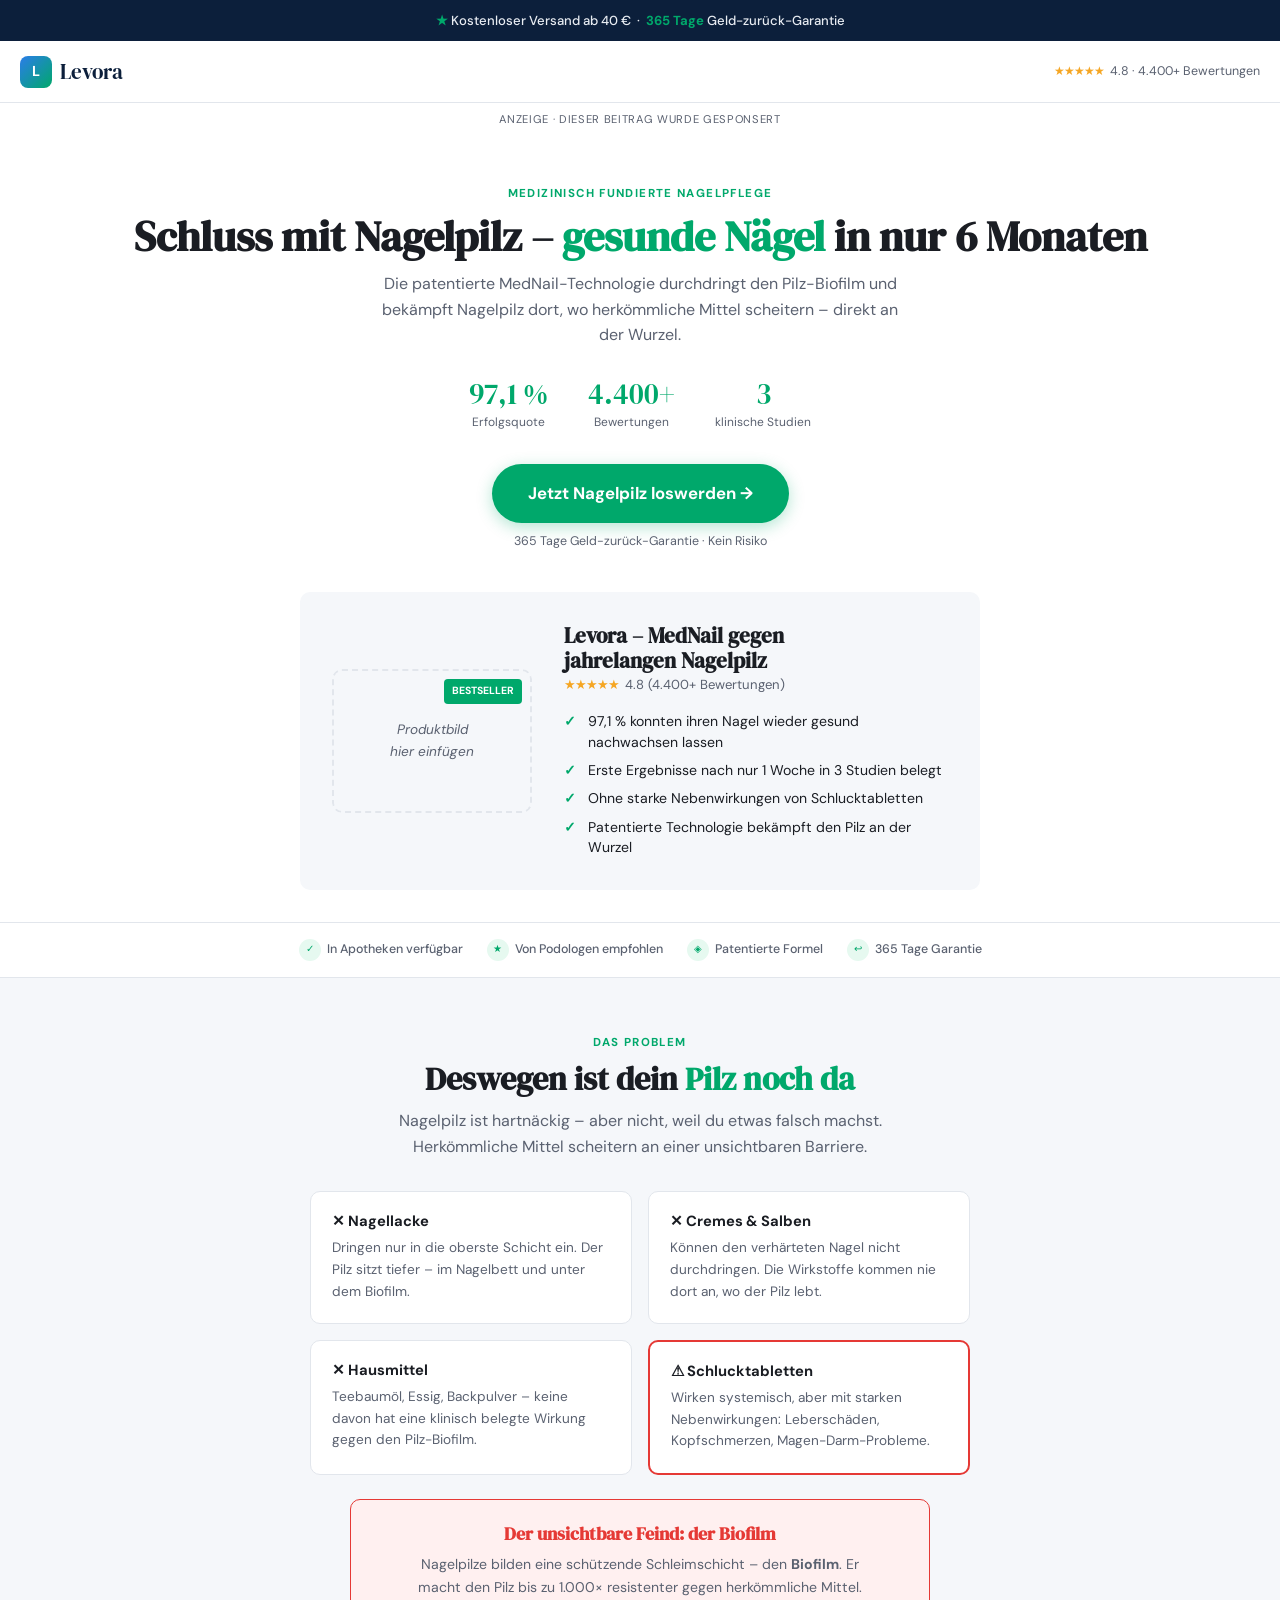
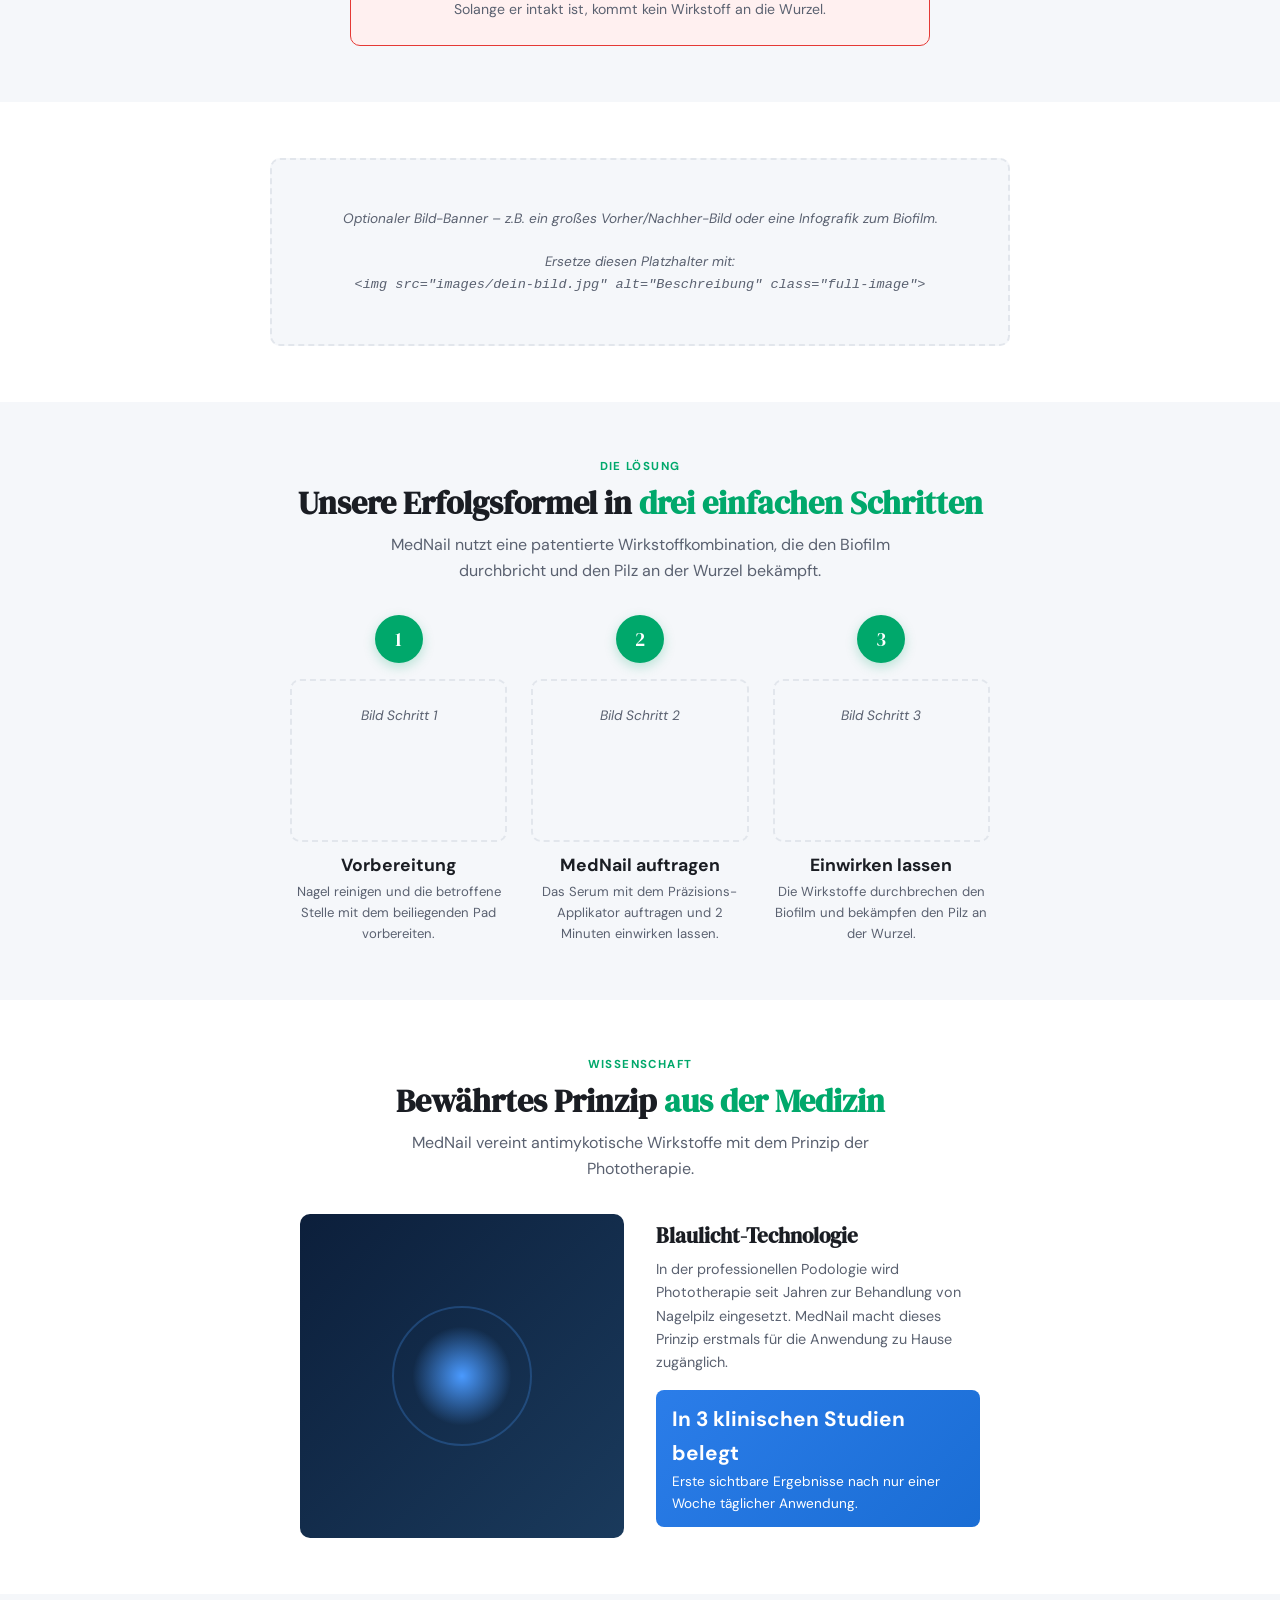
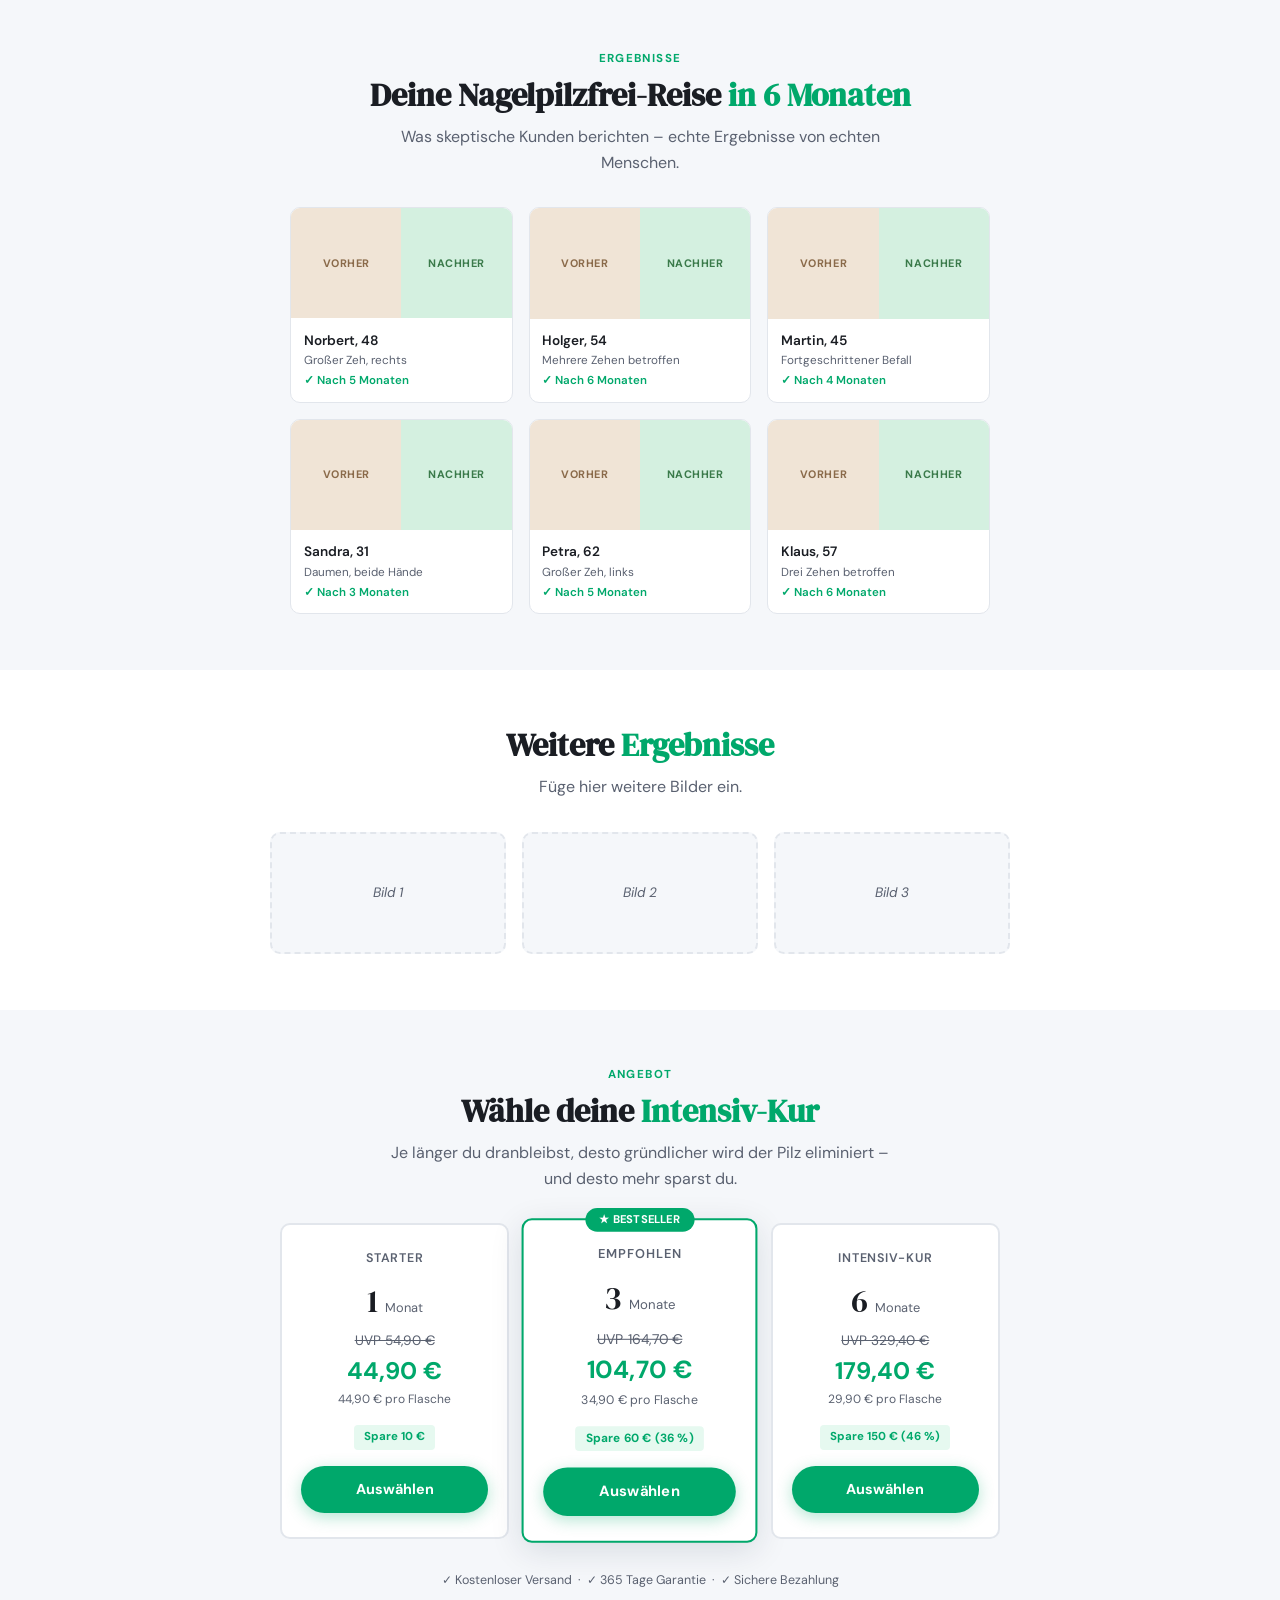
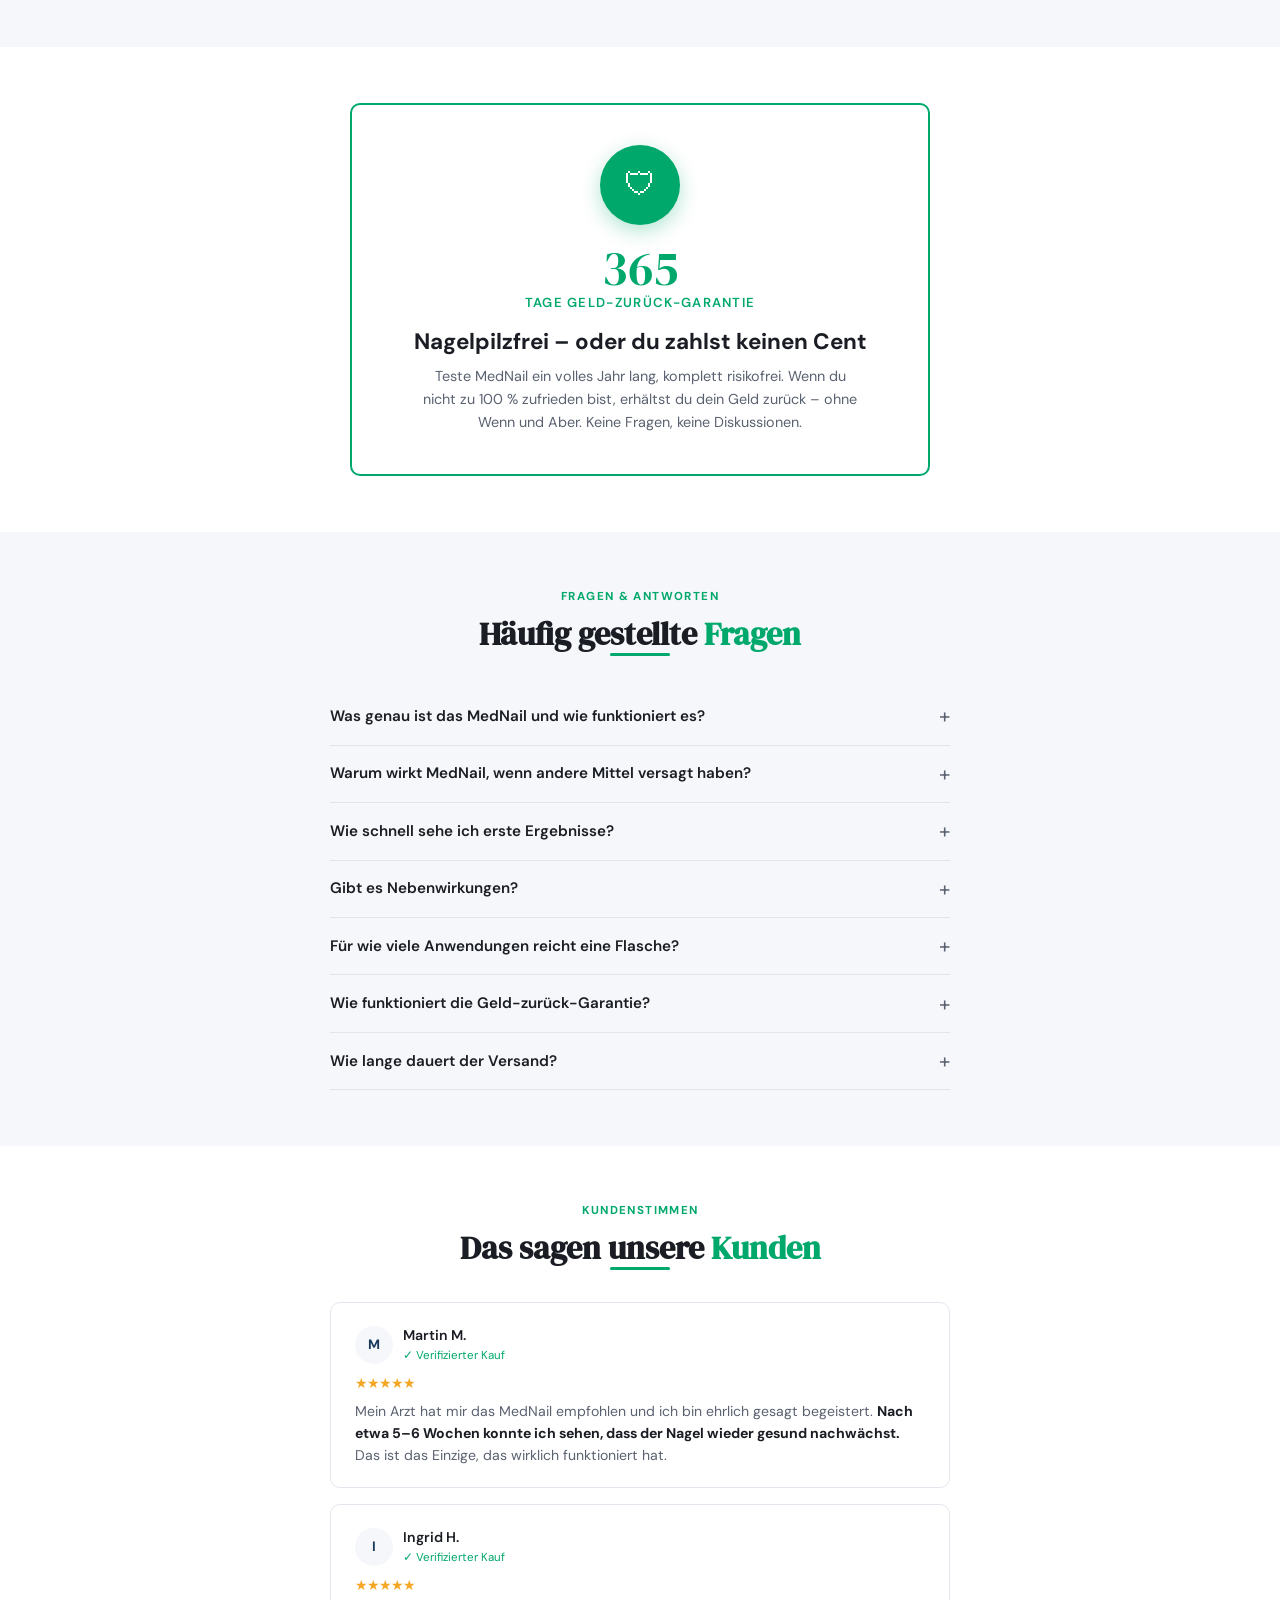
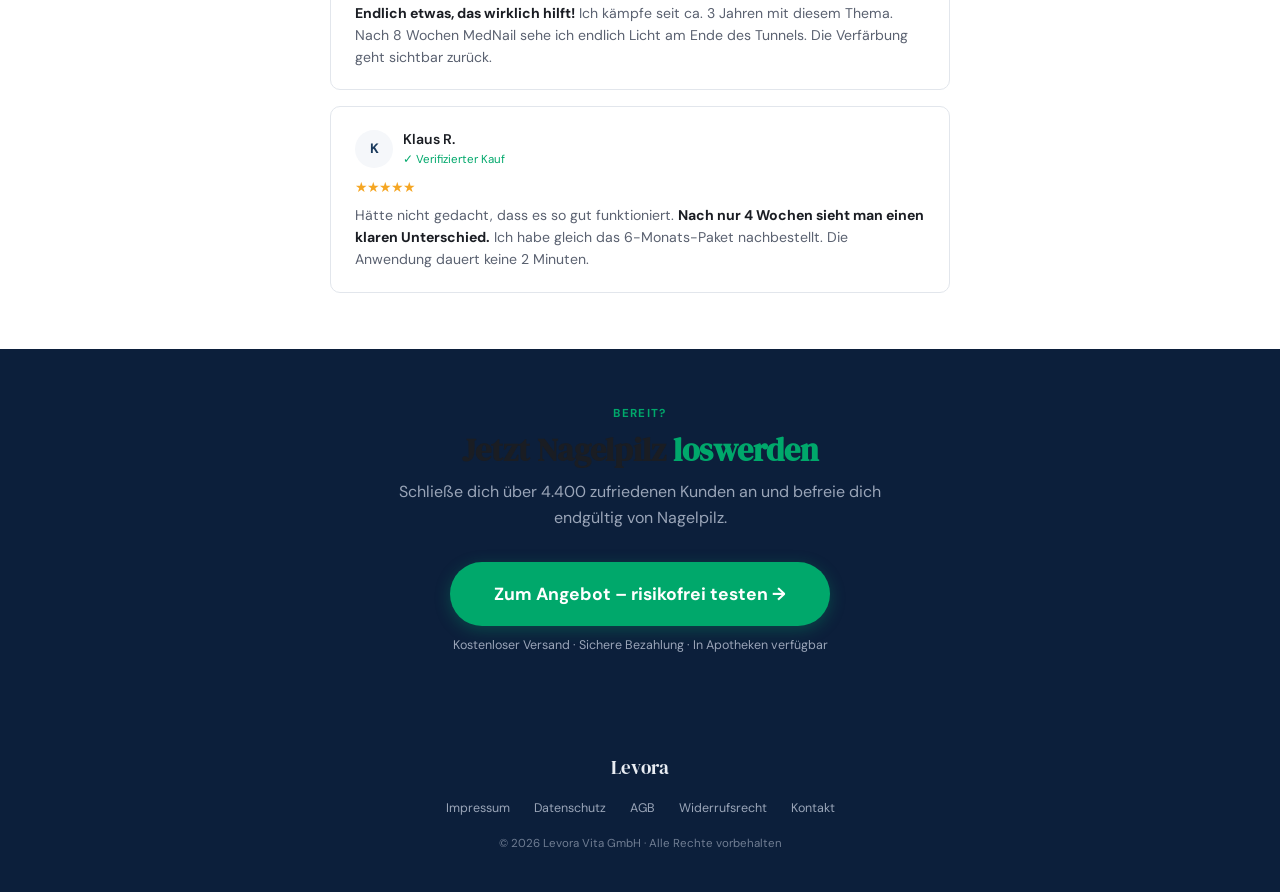
==== landing-page/index.html @ 3b6ff8e0 "feat: MedNail Landing Page – editierbare Direct-Response-Seite Neue Landing Page für das MedNail-Pro" ====
<!DOCTYPE html>
<html lang="de">
<head>
  <meta charset="UTF-8">
  <meta name="viewport" content="width=device-width, initial-scale=1.0">
  <title>Levora MedNail – Schluss mit Nagelpilz</title>

  <!-- Schriften (Google Fonts) -->
  <link rel="stylesheet" href="https://fonts.googleapis.com/css2?family=DM+Serif+Display:ital@0;1&family=DM+Sans:ital,opsz,wght@0,9..40,400;0,9..40,500;0,9..40,600;0,9..40,700;1,9..40,400&display=swap">

  <!-- Styles -->
  <link rel="stylesheet" href="style.css">
</head>
<body>


<!-- ══════════════════════════════════════════════════════════════════════
     SECTION: Top Bar
     Schmaler Banner ganz oben. Text hier ändern.
     ══════════════════════════════════════════════════════════════════════ -->
<div class="topbar">
  <span class="accent">★</span> Kostenloser Versand ab 40 € &nbsp;·&nbsp; <span class="accent">365 Tage</span> Geld-zurück-Garantie
</div>


<!-- ══════════════════════════════════════════════════════════════════════
     SECTION: Navigation
     Logo + Bewertungs-Anzeige. Logo-Text und Bewertungszahl ändern.
     ══════════════════════════════════════════════════════════════════════ -->
<nav class="nav">
  <a class="logo" href="#">
    <div class="logo-icon">L</div>
    Levora
  </a>
  <div class="nav-trust">
    <span class="stars">★★★★★</span>
    4.8 · 4.400+ Bewertungen
  </div>
</nav>


<!-- Anzeige-Kennzeichnung (rechtlich erforderlich bei Advertorials) -->
<div style="text-align:center; padding:8px; font-size:0.7rem; color:#5A6170; letter-spacing:0.06em; text-transform:uppercase;">
  Anzeige · Dieser Beitrag wurde gesponsert
</div>


<!-- ══════════════════════════════════════════════════════════════════════
     SECTION: Hero
     Hauptüberschrift + Kennzahlen + CTA Button.
     ══════════════════════════════════════════════════════════════════════ -->
<section class="hero">
  <div class="eyebrow">Medizinisch fundierte Nagelpflege</div>

  <h1>Schluss mit Nagelpilz – <em class="accent">gesunde Nägel</em> in nur 6 Monaten</h1>

  <p class="subtitle">
    Die patentierte MedNail-Technologie durchdringt den Pilz-Biofilm und bekämpft Nagelpilz dort, wo herkömmliche Mittel scheitern – direkt an der Wurzel.
  </p>

  <!-- Kennzahlen -->
  <div class="hero-stats">
    <div class="text-center">
      <div class="stat-num">97,1 %</div>
      <div class="stat-label">Erfolgsquote</div>
    </div>
    <div class="text-center">
      <div class="stat-num">4.400+</div>
      <div class="stat-label">Bewertungen</div>
    </div>
    <div class="text-center">
      <div class="stat-num">3</div>
      <div class="stat-label">klinische Studien</div>
    </div>
  </div>

  <!-- CTA Button -->
  <div class="text-center">
    <a href="#angebot" class="btn">Jetzt Nagelpilz loswerden →</a>
    <p class="cta-note">365 Tage Geld-zurück-Garantie · Kein Risiko</p>
  </div>
</section>


<!-- ══════════════════════════════════════════════════════════════════════
     SECTION: Produkt-Karte
     Produktbild + Bullet Points.
     → Ersetze den img-placeholder mit einem echten <img>
     ══════════════════════════════════════════════════════════════════════ -->
<div class="wrap">
  <div class="product-card">

    <div class="product-img">
      <!-- BILD HIER EINFÜGEN: Ersetze den Platzhalter mit:
           <img src="images/produkt.jpg" alt="MedNail Serum"> -->
      <div class="img-placeholder">
        Produktbild<br>hier einfügen
      </div>
      <span class="product-badge">Bestseller</span>
    </div>

    <div>
      <h2 style="font-size:1.3rem;">Levora – MedNail gegen jahrelangen Nagelpilz</h2>
      <div style="display:flex; align-items:center; gap:6px; font-size:0.82rem; color:#5A6170; margin-bottom:1rem;">
        <span class="stars">★★★★★</span> 4.8 (4.400+ Bewertungen)
      </div>
      <ul class="benefits-list">
        <li>97,1 % konnten ihren Nagel wieder gesund nachwachsen lassen</li>
        <li>Erste Ergebnisse nach nur 1 Woche in 3 Studien belegt</li>
        <li>Ohne starke Nebenwirkungen von Schlucktabletten</li>
        <li>Patentierte Technologie bekämpft den Pilz an der Wurzel</li>
      </ul>
    </div>

  </div>
</div>


<!-- ══════════════════════════════════════════════════════════════════════
     SECTION: Trust Bar
     Vertrauens-Signale. Icons + Text ändern.
     ══════════════════════════════════════════════════════════════════════ -->
<div class="trust-bar">
  <div class="trust-item"><div class="trust-icon">✓</div> In Apotheken verfügbar</div>
  <div class="trust-item"><div class="trust-icon">★</div> Von Podologen empfohlen</div>
  <div class="trust-item"><div class="trust-icon">◈</div> Patentierte Formel</div>
  <div class="trust-item"><div class="trust-icon">↩</div> 365 Tage Garantie</div>
</div>


<!-- ══════════════════════════════════════════════════════════════════════
     SECTION: Problem / Agitation
     Warum herkömmliche Mittel scheitern + Biofilm-Erklärung.
     ══════════════════════════════════════════════════════════════════════ -->
<section class="section alt">
  <div class="wrap">
    <div class="text-center">
      <div class="eyebrow">Das Problem</div>
      <h2>Deswegen ist dein <em class="accent">Pilz noch da</em></h2>
      <p class="subtitle">Nagelpilz ist hartnäckig – aber nicht, weil du etwas falsch machst. Herkömmliche Mittel scheitern an einer unsichtbaren Barriere.</p>
    </div>

    <div class="problem-grid">
      <div class="problem-card">
        <h3>✕ Nagellacke</h3>
        <p>Dringen nur in die oberste Schicht ein. Der Pilz sitzt tiefer – im Nagelbett und unter dem Biofilm.</p>
      </div>
      <div class="problem-card">
        <h3>✕ Cremes &amp; Salben</h3>
        <p>Können den verhärteten Nagel nicht durchdringen. Die Wirkstoffe kommen nie dort an, wo der Pilz lebt.</p>
      </div>
      <div class="problem-card">
        <h3>✕ Hausmittel</h3>
        <p>Teebaumöl, Essig, Backpulver – keine davon hat eine klinisch belegte Wirkung gegen den Pilz-Biofilm.</p>
      </div>
      <div class="problem-card warning">
        <h3>⚠ Schlucktabletten</h3>
        <p>Wirken systemisch, aber mit starken Nebenwirkungen: Leberschäden, Kopfschmerzen, Magen-Darm-Probleme.</p>
      </div>
    </div>

    <!-- Biofilm-Erklärung -->
    <div class="callout-box">
      <h3>Der unsichtbare Feind: der Biofilm</h3>
      <p>Nagelpilze bilden eine schützende Schleimschicht – den <strong>Biofilm</strong>. Er macht den Pilz bis zu 1.000× resistenter gegen herkömmliche Mittel. Solange er intakt ist, kommt kein Wirkstoff an die Wurzel.</p>
    </div>
  </div>
</section>


<!-- ══════════════════════════════════════════════════════════════════════
     SECTION: Bild-Section (optional)

     ANLEITUNG: Ersetze den img-placeholder mit deinem Bild:
     <img src="images/dein-bild.jpg" alt="Beschreibung" class="full-image">

     Oder lösche diese Section, wenn du sie nicht brauchst.
     ══════════════════════════════════════════════════════════════════════ -->
<section class="section">
  <div class="wrap">
    <div class="img-placeholder">
      Optionaler Bild-Banner – z.B. ein großes Vorher/Nachher-Bild oder eine Infografik zum Biofilm.<br><br>
      Ersetze diesen Platzhalter mit:<br>
      <code>&lt;img src="images/dein-bild.jpg" alt="Beschreibung" class="full-image"&gt;</code>
    </div>
  </div>
</section>


<!-- ══════════════════════════════════════════════════════════════════════
     SECTION: 3 Schritte (Mechanism)
     Die Erfolgsformel. Bilder + Text pro Schritt.
     → Ersetze die img-placeholders mit echten Bildern
     ══════════════════════════════════════════════════════════════════════ -->
<section class="section alt">
  <div class="wrap">
    <div class="text-center">
      <div class="eyebrow">Die Lösung</div>
      <h2>Unsere Erfolgsformel in <em class="accent">drei einfachen Schritten</em></h2>
      <p class="subtitle">MedNail nutzt eine patentierte Wirkstoffkombination, die den Biofilm durchbricht und den Pilz an der Wurzel bekämpft.</p>
    </div>

    <div class="steps-row">
      <!-- Schritt 1 -->
      <div class="step">
        <div class="step-num">1</div>
        <!-- BILD: Ersetze mit <img src="images/schritt-1.jpg" alt="Vorbereitung" class="step-img"> -->
        <div class="img-placeholder">Bild Schritt 1</div>
        <h3>Vorbereitung</h3>
        <p>Nagel reinigen und die betroffene Stelle mit dem beiliegenden Pad vorbereiten.</p>
      </div>

      <!-- Schritt 2 -->
      <div class="step">
        <div class="step-num">2</div>
        <!-- BILD: Ersetze mit <img src="images/schritt-2.jpg" alt="Auftragen" class="step-img"> -->
        <div class="img-placeholder">Bild Schritt 2</div>
        <h3>MedNail auftragen</h3>
        <p>Das Serum mit dem Präzisions-Applikator auftragen und 2 Minuten einwirken lassen.</p>
      </div>

      <!-- Schritt 3 -->
      <div class="step">
        <div class="step-num">3</div>
        <!-- BILD: Ersetze mit <img src="images/schritt-3.jpg" alt="Einwirken" class="step-img"> -->
        <div class="img-placeholder">Bild Schritt 3</div>
        <h3>Einwirken lassen</h3>
        <p>Die Wirkstoffe durchbrechen den Biofilm und bekämpfen den Pilz an der Wurzel.</p>
      </div>
    </div>
  </div>
</section>


<!-- ══════════════════════════════════════════════════════════════════════
     SECTION: Phototherapie / Wissenschaft
     Blaulicht-Technologie Erklärung.
     → Linke Seite: Animation oder Bild ersetzen
     ══════════════════════════════════════════════════════════════════════ -->
<section class="section">
  <div class="wrap">
    <div class="text-center">
      <div class="eyebrow">Wissenschaft</div>
      <h2>Bewährtes Prinzip <em class="accent">aus der Medizin</em></h2>
      <p class="subtitle">MedNail vereint antimykotische Wirkstoffe mit dem Prinzip der Phototherapie.</p>
    </div>

    <div class="two-col">
      <!-- Links: Blaulicht-Animation (oder ersetze mit einem Bild) -->
      <div class="blue-glow-box">
        <div class="glow-ring"></div>
        <div class="glow"></div>
        <!-- Oder ersetze den ganzen blue-glow-box mit:
             <img src="images/phototherapie.jpg" alt="Phototherapie" style="border-radius:10px; width:100%;"> -->
      </div>

      <!-- Rechts: Text -->
      <div>
        <h3 style="font-family:'DM Serif Display',Georgia,serif; font-size:1.3rem; margin-bottom:0.6rem;">Blaulicht-Technologie</h3>
        <p style="font-size:0.9rem; color:var(--text-light); margin-bottom:1rem;">
          In der professionellen Podologie wird Phototherapie seit Jahren zur Behandlung von Nagelpilz eingesetzt. MedNail macht dieses Prinzip erstmals für die Anwendung zu Hause zugänglich.
        </p>
        <div class="fact-badge">
          <strong>In 3 klinischen Studien belegt</strong>
          Erste sichtbare Ergebnisse nach nur einer Woche täglicher Anwendung.
        </div>
      </div>
    </div>
  </div>
</section>


<!-- ══════════════════════════════════════════════════════════════════════
     SECTION: Vorher/Nachher Ergebnisse
     Kundenbeispiele mit Vorher/Nachher-Bildern.

     → Um ein echtes Bild einzufügen, ersetze:
       <div class="result-img-slot before">Vorher</div>
       mit:
       <img src="images/kunde1-vorher.jpg" alt="Vorher">
     ══════════════════════════════════════════════════════════════════════ -->
<section class="section alt">
  <div class="wrap">
    <div class="text-center">
      <div class="eyebrow">Ergebnisse</div>
      <h2>Deine Nagelpilzfrei-Reise <em class="accent">in 6 Monaten</em></h2>
      <p class="subtitle">Was skeptische Kunden berichten – echte Ergebnisse von echten Menschen.</p>
    </div>

    <div class="results-grid">

      <!-- Kunde 1 -->
      <div class="result-card">
        <div class="result-images">
          <!-- Ersetze mit: <img src="images/norbert-vorher.jpg" alt="Vorher"> -->
          <div class="result-img-slot before">Vorher</div>
          <!-- Ersetze mit: <img src="images/norbert-nachher.jpg" alt="Nachher"> -->
          <div class="result-img-slot after">Nachher</div>
        </div>
        <div class="result-info">
          <div class="result-name">Norbert, 48</div>
          <div class="result-detail">Großer Zeh, rechts</div>
          <div class="result-time">✓ Nach 5 Monaten</div>
        </div>
      </div>

      <!-- Kunde 2 -->
      <div class="result-card">
        <div class="result-images">
          <div class="result-img-slot before">Vorher</div>
          <div class="result-img-slot after">Nachher</div>
        </div>
        <div class="result-info">
          <div class="result-name">Holger, 54</div>
          <div class="result-detail">Mehrere Zehen betroffen</div>
          <div class="result-time">✓ Nach 6 Monaten</div>
        </div>
      </div>

      <!-- Kunde 3 -->
      <div class="result-card">
        <div class="result-images">
          <div class="result-img-slot before">Vorher</div>
          <div class="result-img-slot after">Nachher</div>
        </div>
        <div class="result-info">
          <div class="result-name">Martin, 45</div>
          <div class="result-detail">Fortgeschrittener Befall</div>
          <div class="result-time">✓ Nach 4 Monaten</div>
        </div>
      </div>

      <!-- Kunde 4 -->
      <div class="result-card">
        <div class="result-images">
          <div class="result-img-slot before">Vorher</div>
          <div class="result-img-slot after">Nachher</div>
        </div>
        <div class="result-info">
          <div class="result-name">Sandra, 31</div>
          <div class="result-detail">Daumen, beide Hände</div>
          <div class="result-time">✓ Nach 3 Monaten</div>
        </div>
      </div>

      <!-- Kunde 5 -->
      <div class="result-card">
        <div class="result-images">
          <div class="result-img-slot before">Vorher</div>
          <div class="result-img-slot after">Nachher</div>
        </div>
        <div class="result-info">
          <div class="result-name">Petra, 62</div>
          <div class="result-detail">Großer Zeh, links</div>
          <div class="result-time">✓ Nach 5 Monaten</div>
        </div>
      </div>

      <!-- Kunde 6 -->
      <div class="result-card">
        <div class="result-images">
          <div class="result-img-slot before">Vorher</div>
          <div class="result-img-slot after">Nachher</div>
        </div>
        <div class="result-info">
          <div class="result-name">Klaus, 57</div>
          <div class="result-detail">Drei Zehen betroffen</div>
          <div class="result-time">✓ Nach 6 Monaten</div>
        </div>
      </div>

      <!--
      NEUEN KUNDEN HINZUFÜGEN? Kopiere diesen Block:

      <div class="result-card">
        <div class="result-images">
          <img src="images/NAME-vorher.jpg" alt="Vorher">
          <img src="images/NAME-nachher.jpg" alt="Nachher">
        </div>
        <div class="result-info">
          <div class="result-name">Name, Alter</div>
          <div class="result-detail">Betroffene Stelle</div>
          <div class="result-time">✓ Nach X Monaten</div>
        </div>
      </div>
      -->

    </div>
  </div>
</section>


<!-- ══════════════════════════════════════════════════════════════════════
     SECTION: Bild-Galerie (optional)

     Hier kannst du eine Galerie mit eigenen Bildern einfügen.
     Ändere cols-3 zu cols-2 oder cols-4 für andere Spaltenanzahl.
     Lösche diese Section, wenn du sie nicht brauchst.
     ══════════════════════════════════════════════════════════════════════ -->
<section class="section">
  <div class="wrap">
    <div class="text-center">
      <h2>Weitere <em class="accent">Ergebnisse</em></h2>
      <p class="subtitle">Füge hier weitere Bilder ein.</p>
    </div>

    <div class="image-grid cols-3">
      <!-- Ersetze mit echten Bildern: <img src="images/galerie-1.jpg" alt="Ergebnis 1"> -->
      <div class="img-placeholder">Bild 1</div>
      <div class="img-placeholder">Bild 2</div>
      <div class="img-placeholder">Bild 3</div>
    </div>
  </div>
</section>


<!-- ══════════════════════════════════════════════════════════════════════
     SECTION: Angebot / Pricing
     3 Preis-Pakete. Preise + Texte hier ändern.
     ══════════════════════════════════════════════════════════════════════ -->
<section class="section alt" id="angebot">
  <div class="wrap">
    <div class="text-center">
      <div class="eyebrow">Angebot</div>
      <h2>Wähle deine <em class="accent">Intensiv-Kur</em></h2>
      <p class="subtitle">Je länger du dranbleibst, desto gründlicher wird der Pilz eliminiert – und desto mehr sparst du.</p>
    </div>

    <div class="offer-row">

      <!-- Paket 1: Starter -->
      <div class="offer-card">
        <div class="offer-tier">Starter</div>
        <div class="offer-amount">1 <small>Monat</small></div>
        <div class="offer-old">UVP 54,90 €</div>
        <div class="offer-price">44,90 €</div>
        <div class="offer-per">44,90 € pro Flasche</div>
        <div class="offer-save">Spare 10 €</div>
        <a href="#" class="btn sm full">Auswählen</a>
      </div>

      <!-- Paket 2: Bestseller (hervorgehoben) -->
      <div class="offer-card popular">
        <div class="offer-badge">★ Bestseller</div>
        <div class="offer-tier">Empfohlen</div>
        <div class="offer-amount">3 <small>Monate</small></div>
        <div class="offer-old">UVP 164,70 €</div>
        <div class="offer-price">104,70 €</div>
        <div class="offer-per">34,90 € pro Flasche</div>
        <div class="offer-save">Spare 60 € (36 %)</div>
        <a href="#" class="btn sm full">Auswählen</a>
      </div>

      <!-- Paket 3: Intensiv-Kur -->
      <div class="offer-card">
        <div class="offer-tier">Intensiv-Kur</div>
        <div class="offer-amount">6 <small>Monate</small></div>
        <div class="offer-old">UVP 329,40 €</div>
        <div class="offer-price">179,40 €</div>
        <div class="offer-per">29,90 € pro Flasche</div>
        <div class="offer-save">Spare 150 € (46 %)</div>
        <a href="#" class="btn sm full">Auswählen</a>
      </div>

    </div>

    <p class="cta-note">✓ Kostenloser Versand &nbsp;·&nbsp; ✓ 365 Tage Garantie &nbsp;·&nbsp; ✓ Sichere Bezahlung</p>
  </div>
</section>


<!-- ══════════════════════════════════════════════════════════════════════
     SECTION: Garantie
     365-Tage Geld-zurück-Garantie. Text hier ändern.
     ══════════════════════════════════════════════════════════════════════ -->
<section class="section">
  <div class="wrap">
    <div class="guarantee">
      <div class="guarantee-shield">🛡</div>
      <div class="days">365</div>
      <div class="days-label">Tage Geld-Zurück-Garantie</div>
      <h3 style="font-size:1.4rem; margin-bottom:0.6rem;">Nagelpilzfrei – oder du zahlst keinen Cent</h3>
      <p>Teste MedNail ein volles Jahr lang, komplett risikofrei. Wenn du nicht zu 100 % zufrieden bist, erhältst du dein Geld zurück – ohne Wenn und Aber. Keine Fragen, keine Diskussionen.</p>
    </div>
  </div>
</section>


<!-- ══════════════════════════════════════════════════════════════════════
     SECTION: FAQ
     Fragen + Antworten. Neue Frage hinzufügen: Kopiere einen faq-item Block.
     ══════════════════════════════════════════════════════════════════════ -->
<section class="section alt">
  <div class="wrap">
    <div class="text-center">
      <div class="eyebrow">Fragen &amp; Antworten</div>
      <h2>Häufig gestellte <em class="accent">Fragen</em></h2>
      <div class="divider"></div>
    </div>

    <div class="faq-list">

      <!-- Frage 1 -->
      <div class="faq-item">
        <button class="faq-q" aria-expanded="false">Was genau ist das MedNail und wie funktioniert es?</button>
        <div class="faq-a">
          <p>MedNail ist ein topisches Nagelserum mit einer patentierten Wirkstoffkombination. Es durchdringt den Pilz-Biofilm und bekämpft den Pilz direkt an der Wurzel. Die Formel basiert auf dem Prinzip der Phototherapie.</p>
        </div>
      </div>

      <!-- Frage 2 -->
      <div class="faq-item">
        <button class="faq-q" aria-expanded="false">Warum wirkt MedNail, wenn andere Mittel versagt haben?</button>
        <div class="faq-a">
          <p>Die meisten Nagelpilz-Mittel scheitern am Biofilm – einer Schutzbarriere, die der Pilz bildet und die ihn bis zu 1.000× resistenter macht. MedNail nutzt eine patentierte Formel, die den Biofilm durchbricht.</p>
        </div>
      </div>

      <!-- Frage 3 -->
      <div class="faq-item">
        <button class="faq-q" aria-expanded="false">Wie schnell sehe ich erste Ergebnisse?</button>
        <div class="faq-a">
          <p>In drei klinischen Studien zeigten sich erste sichtbare Verbesserungen bereits nach 1 Woche täglicher Anwendung. Ein vollständig gesunder Nagel wächst in 3 bis 6 Monaten nach.</p>
        </div>
      </div>

      <!-- Frage 4 -->
      <div class="faq-item">
        <button class="faq-q" aria-expanded="false">Gibt es Nebenwirkungen?</button>
        <div class="faq-a">
          <p>MedNail wird ausschließlich äußerlich angewendet und ist frei von den systemischen Nebenwirkungen von Schlucktabletten. In seltenen Fällen kann ein leichtes Kribbeln auftreten.</p>
        </div>
      </div>

      <!-- Frage 5 -->
      <div class="faq-item">
        <button class="faq-q" aria-expanded="false">Für wie viele Anwendungen reicht eine Flasche?</button>
        <div class="faq-a">
          <p>Eine Flasche reicht bei täglicher Anwendung für ca. 30 Tage. Bei Befall mehrerer Nägel empfehlen wir das 3- oder 6-Monats-Paket.</p>
        </div>
      </div>

      <!-- Frage 6 -->
      <div class="faq-item">
        <button class="faq-q" aria-expanded="false">Wie funktioniert die Geld-zurück-Garantie?</button>
        <div class="faq-a">
          <p>Du hast 365 Tage Zeit, MedNail zu testen. Nicht zufrieden? Eine E-Mail reicht – du erhältst den vollen Kaufpreis erstattet, ohne Fragen.</p>
        </div>
      </div>

      <!-- Frage 7 -->
      <div class="faq-item">
        <button class="faq-q" aria-expanded="false">Wie lange dauert der Versand?</button>
        <div class="faq-a">
          <p>Versand innerhalb von 24 Stunden. Lieferung in 1–2 Werktagen (DE). Ab 40 € kostenlos.</p>
        </div>
      </div>

      <!--
      NEUE FRAGE HINZUFÜGEN? Kopiere diesen Block:

      <div class="faq-item">
        <button class="faq-q" aria-expanded="false">Deine Frage hier?</button>
        <div class="faq-a">
          <p>Deine Antwort hier.</p>
        </div>
      </div>
      -->

    </div>
  </div>
</section>


<!-- ══════════════════════════════════════════════════════════════════════
     SECTION: Kundenbewertungen
     Reviews. Neue Review hinzufügen: Kopiere einen review Block.
     ══════════════════════════════════════════════════════════════════════ -->
<section class="section">
  <div class="wrap">
    <div class="text-center">
      <div class="eyebrow">Kundenstimmen</div>
      <h2>Das sagen unsere <em class="accent">Kunden</em></h2>
      <div class="divider"></div>
    </div>

    <div class="reviews-list">

      <!-- Review 1 -->
      <div class="review">
        <div class="review-head">
          <div class="review-avatar">M</div>
          <div>
            <div class="review-name">Martin M.</div>
            <div class="review-verified">✓ Verifizierter Kauf</div>
          </div>
        </div>
        <div class="review-stars">★★★★★</div>
        <p>Mein Arzt hat mir das MedNail empfohlen und ich bin ehrlich gesagt begeistert. <strong>Nach etwa 5–6 Wochen konnte ich sehen, dass der Nagel wieder gesund nachwächst.</strong> Das ist das Einzige, das wirklich funktioniert hat.</p>
      </div>

      <!-- Review 2 -->
      <div class="review">
        <div class="review-head">
          <div class="review-avatar">I</div>
          <div>
            <div class="review-name">Ingrid H.</div>
            <div class="review-verified">✓ Verifizierter Kauf</div>
          </div>
        </div>
        <div class="review-stars">★★★★★</div>
        <p><strong>Endlich etwas, das wirklich hilft!</strong> Ich kämpfe seit ca. 3 Jahren mit diesem Thema. Nach 8 Wochen MedNail sehe ich endlich Licht am Ende des Tunnels. Die Verfärbung geht sichtbar zurück.</p>
      </div>

      <!-- Review 3 -->
      <div class="review">
        <div class="review-head">
          <div class="review-avatar">K</div>
          <div>
            <div class="review-name">Klaus R.</div>
            <div class="review-verified">✓ Verifizierter Kauf</div>
          </div>
        </div>
        <div class="review-stars">★★★★★</div>
        <p>Hätte nicht gedacht, dass es so gut funktioniert. <strong>Nach nur 4 Wochen sieht man einen klaren Unterschied.</strong> Ich habe gleich das 6-Monats-Paket nachbestellt. Die Anwendung dauert keine 2 Minuten.</p>
      </div>

      <!--
      NEUE REVIEW HINZUFÜGEN? Kopiere diesen Block:

      <div class="review">
        <div class="review-head">
          <div class="review-avatar">X</div>  ← Erster Buchstabe des Namens
          <div>
            <div class="review-name">Vorname N.</div>
            <div class="review-verified">✓ Verifizierter Kauf</div>
          </div>
        </div>
        <div class="review-stars">★★★★★</div>
        <p>Dein Review-Text hier. <strong>Wichtige Stelle fett markieren.</strong></p>
      </div>
      -->

    </div>
  </div>
</section>


<!-- ══════════════════════════════════════════════════════════════════════
     SECTION: Finaler CTA
     Letzter Aufruf zum Kauf. Dunkler Hintergrund.
     ══════════════════════════════════════════════════════════════════════ -->
<section class="section dark">
  <div class="wrap text-center">
    <div class="eyebrow" style="color:var(--green);">Bereit?</div>
    <h2>Jetzt Nagelpilz <em class="accent">loswerden</em></h2>
    <p class="subtitle" style="color:var(--text-muted-dark);">Schließe dich über 4.400 zufriedenen Kunden an und befreie dich endgültig von Nagelpilz.</p>
    <a href="#angebot" class="btn" style="font-size:1.1rem; padding:18px 44px;">Zum Angebot – risikofrei testen →</a>
    <p class="cta-note" style="color:var(--text-muted-dark);">Kostenloser Versand · Sichere Bezahlung · In Apotheken verfügbar</p>
  </div>
</section>


<!-- ══════════════════════════════════════════════════════════════════════
     SECTION: Footer
     Impressum, Links, Copyright.
     ══════════════════════════════════════════════════════════════════════ -->
<footer class="page-footer">
  <div class="footer-logo">Levora</div>
  <div class="footer-links">
    <a href="#">Impressum</a>
    <a href="#">Datenschutz</a>
    <a href="#">AGB</a>
    <a href="#">Widerrufsrecht</a>
    <a href="#">Kontakt</a>
  </div>
  <div style="font-size:0.72rem; opacity:0.7;">© 2026 Levora Vita GmbH · Alle Rechte vorbehalten</div>
</footer>


<!-- Sticky CTA (wird nur auf Mobile angezeigt) -->
<div class="sticky-cta">
  <a href="#angebot" class="btn">Jetzt Nagelpilz loswerden →</a>
</div>


<!-- ══════════════════════════════════════════════════════════════════════
     JAVASCRIPT
     FAQ Aufklapp-Funktion. Nichts ändern nötig.
     ══════════════════════════════════════════════════════════════════════ -->
<script>
document.querySelectorAll('.faq-q').forEach(function(btn) {
  btn.addEventListener('click', function() {
    var answer = this.nextElementSibling;
    var isOpen = answer.classList.contains('open');

    // Alle schließen
    document.querySelectorAll('.faq-a').forEach(function(a) { a.classList.remove('open'); });
    document.querySelectorAll('.faq-q').forEach(function(q) { q.setAttribute('aria-expanded', 'false'); });

    // Aktuelles öffnen/schließen
    if (!isOpen) {
      answer.classList.add('open');
      this.setAttribute('aria-expanded', 'true');
    }
  });
});
</script>


</body>
</html>
---- landing-page/style.css ----
/* ═══════════════════════════════════════════════════════════
   MEDNAIL LANDING PAGE – STYLES

   FARBEN ÄNDERN:  Passe die Werte unter :root an
   SCHRIFTEN:      Google Fonts werden in index.html geladen
   ABSTÄNDE:       Suche nach "padding" oder "gap" Werten
   ═══════════════════════════════════════════════════════════ */

/* ── FARBEN (hier ändern!) ── */
:root {
  --green: #00A86B;          /* CTA-Buttons, Erfolgs-Akzent */
  --green-hover: #009960;    /* Button Hover */
  --green-light: #E6F9F0;   /* Grüner Hintergrund (leicht) */
  --navy: #0C1F3B;           /* Dunkle Flächen, Footer */
  --navy-mid: #1A3A5C;
  --blue: #2B7DE9;           /* Blau-Akzent, Phototherapie */
  --blue-glow: #4A9AFF;
  --gold: #F5A623;           /* Sterne */
  --red: #E53935;            /* Warnfarbe */

  --bg: #FFFFFF;             /* Seiten-Hintergrund */
  --bg-alt: #F5F7FA;         /* Abwechselnde Sections */
  --text: #1A1D23;           /* Haupttext */
  --text-light: #5A6170;     /* Nebentext */
  --text-on-dark: #E8ECF2;   /* Text auf dunklem Grund */
  --text-muted-dark: #9AA5B8;
  --border: #E2E6EC;         /* Rahmen */
  --surface: #FFFFFF;        /* Karten */

  --radius: 10px;            /* Ecken-Rundung */
  --max-width: 780px;        /* Max. Inhaltsbreite */
}


/* ── RESET & BASICS ── */
* { margin: 0; box-sizing: border-box; }

body {
  background: var(--bg);
  color: var(--text);
  font-family: 'DM Sans', -apple-system, BlinkMacSystemFont, sans-serif;
  line-height: 1.6;
  -webkit-font-smoothing: antialiased;
}

img {
  max-width: 100%;
  height: auto;
  display: block;
}

a { color: inherit; }


/* ── LAYOUT ── */
.wrap {
  max-width: var(--max-width);
  margin: 0 auto;
  padding-inline: 20px;
}

.section {
  padding: 3.5rem 0;
}

.section.alt {
  background: var(--bg-alt);
}

.section.dark {
  background: var(--navy);
  color: var(--text-on-dark);
}

.text-center { text-align: center; }


/* ── TYPOGRAFIE ── */
h1, h2, h3 {
  font-family: 'DM Serif Display', Georgia, serif;
  line-height: 1.2;
  text-wrap: balance;
}

h1 {
  font-size: clamp(1.7rem, 5vw, 2.6rem);
  color: var(--text);
}

h2 {
  font-size: clamp(1.4rem, 4vw, 2rem);
  color: var(--text);
}

h3 {
  font-size: 1.1rem;
  font-family: 'DM Sans', sans-serif;
  font-weight: 700;
}

.accent { color: var(--green); font-style: normal; }

.eyebrow {
  font-size: 0.72rem;
  font-weight: 700;
  text-transform: uppercase;
  letter-spacing: 0.12em;
  color: var(--green);
  margin-bottom: 0.5rem;
}

.subtitle {
  font-size: 1rem;
  color: var(--text-light);
  max-width: 520px;
  margin: 0.6rem auto 2rem;
  line-height: 1.6;
}

.divider {
  width: 60px;
  height: 3px;
  background: var(--green);
  margin: 0 auto 2rem;
  border-radius: 2px;
}


/* ── BILDER – Platzhalter & Einfügen ── */

/* Platzhalter (wird ersetzt wenn du echte Bilder einfügst) */
.img-placeholder {
  background: var(--bg-alt);
  border: 2px dashed var(--border);
  border-radius: var(--radius);
  padding: 3rem 1.5rem;
  text-align: center;
  color: var(--text-light);
  font-size: 0.85rem;
  font-style: italic;
}

/* Vollbreites Bild */
.full-image {
  width: 100%;
  border-radius: var(--radius);
}

/* Bild + Text nebeneinander */
.image-text-row {
  display: grid;
  grid-template-columns: 1fr 1fr;
  gap: 2rem;
  align-items: center;
}

.image-text-row img {
  border-radius: var(--radius);
  width: 100%;
}

.image-text-row.reverse {
  direction: rtl;
}
.image-text-row.reverse > * {
  direction: ltr;
}

/* Bild-Galerie (2, 3 oder 4 Spalten) */
.image-grid {
  display: grid;
  gap: 1rem;
}

.image-grid.cols-2 { grid-template-columns: repeat(2, 1fr); }
.image-grid.cols-3 { grid-template-columns: repeat(3, 1fr); }
.image-grid.cols-4 { grid-template-columns: repeat(4, 1fr); }

.image-grid img {
  width: 100%;
  border-radius: var(--radius);
  aspect-ratio: 4/3;
  object-fit: cover;
}

@media (max-width: 560px) {
  .image-text-row { grid-template-columns: 1fr; }
  .image-grid.cols-3,
  .image-grid.cols-4 { grid-template-columns: repeat(2, 1fr); }
}


/* ── TOP BAR ── */
.topbar {
  background: var(--navy);
  color: var(--text-on-dark);
  padding: 10px 20px;
  font-size: 0.82rem;
  text-align: center;
  font-weight: 500;
}
.topbar .accent { color: var(--green); font-weight: 700; }


/* ── NAV ── */
.nav {
  background: var(--surface);
  border-bottom: 1px solid var(--border);
  padding: 14px 20px;
  display: flex;
  align-items: center;
  justify-content: space-between;
  position: sticky;
  top: 0;
  z-index: 100;
}

.logo {
  font-family: 'DM Serif Display', Georgia, serif;
  font-size: 1.3rem;
  color: var(--navy);
  text-decoration: none;
  display: flex;
  align-items: center;
  gap: 8px;
}

.logo-icon {
  width: 32px; height: 32px;
  background: linear-gradient(135deg, var(--blue), var(--green));
  border-radius: 8px;
  display: flex; align-items: center; justify-content: center;
  color: #fff;
  font-size: 0.9rem;
  font-weight: 700;
  font-family: 'DM Sans', sans-serif;
}

.nav-trust {
  display: flex;
  align-items: center;
  gap: 6px;
  font-size: 0.78rem;
  color: var(--text-light);
}

.stars { color: var(--gold); letter-spacing: -1px; }


/* ── HERO ── */
.hero {
  padding: 3rem 20px 2.5rem;
  text-align: center;
}

.hero-stats {
  display: flex;
  justify-content: center;
  gap: 2.5rem;
  flex-wrap: wrap;
  margin: 2rem 0;
}

.stat-num {
  font-family: 'DM Serif Display', Georgia, serif;
  font-size: 1.8rem;
  color: var(--green);
  line-height: 1;
}

.stat-label {
  font-size: 0.75rem;
  color: var(--text-light);
  margin-top: 4px;
}


/* ── PRODUKT-KARTE ── */
.product-card {
  background: var(--bg-alt);
  border-radius: var(--radius);
  padding: 2rem;
  display: grid;
  grid-template-columns: 200px 1fr;
  gap: 2rem;
  align-items: center;
  max-width: 680px;
  margin: 0 auto 2rem;
}

.product-card .product-img {
  border-radius: var(--radius);
  overflow: hidden;
  position: relative;
}

.product-card .product-img img {
  width: 100%;
}

.product-badge {
  position: absolute;
  top: 10px; right: 10px;
  background: var(--green);
  color: #fff;
  font-size: 0.65rem;
  font-weight: 700;
  padding: 4px 8px;
  border-radius: 4px;
  text-transform: uppercase;
}

.benefits-list {
  list-style: none;
  padding: 0;
  display: flex;
  flex-direction: column;
  gap: 8px;
}

.benefits-list li {
  font-size: 0.88rem;
  padding-left: 24px;
  position: relative;
  line-height: 1.45;
}

.benefits-list li::before {
  content: '✓';
  position: absolute;
  left: 0;
  color: var(--green);
  font-weight: 700;
}

@media (max-width: 560px) {
  .product-card {
    grid-template-columns: 1fr;
    text-align: center;
    padding: 1.5rem;
  }
  .product-card .product-img { max-width: 180px; margin: 0 auto; }
  .benefits-list { text-align: left; }
}


/* ── TRUST BAR ── */
.trust-bar {
  display: flex;
  justify-content: center;
  align-items: center;
  gap: 1.5rem;
  flex-wrap: wrap;
  padding: 1rem 20px;
  border-top: 1px solid var(--border);
  border-bottom: 1px solid var(--border);
}

.trust-item {
  display: flex;
  align-items: center;
  gap: 6px;
  font-size: 0.78rem;
  color: var(--text-light);
  font-weight: 500;
}

.trust-icon {
  width: 22px; height: 22px;
  border-radius: 50%;
  display: flex; align-items: center; justify-content: center;
  font-size: 0.65rem;
  flex-shrink: 0;
  background: var(--green-light);
  color: var(--green);
}


/* ── PROBLEM-KARTEN ── */
.problem-grid {
  display: grid;
  grid-template-columns: 1fr 1fr;
  gap: 1rem;
  max-width: 660px;
  margin: 0 auto;
}

.problem-card {
  background: var(--surface);
  border: 1px solid var(--border);
  border-radius: var(--radius);
  padding: 1.3rem;
}

.problem-card.warning {
  border-color: var(--red);
  border-width: 2px;
}

.problem-card h3 {
  font-size: 0.92rem;
  margin-bottom: 0.4rem;
  display: flex;
  align-items: center;
  gap: 8px;
}

.problem-card p {
  font-size: 0.85rem;
  color: var(--text-light);
  margin: 0;
}

.callout-box {
  max-width: 580px;
  margin: 1.5rem auto 0;
  background: #FFF0F0;
  border: 1px solid var(--red);
  border-radius: var(--radius);
  padding: 1.5rem;
  text-align: center;
}

.callout-box h3 {
  font-family: 'DM Serif Display', Georgia, serif;
  font-size: 1.1rem;
  color: var(--red);
  margin-bottom: 0.5rem;
  text-align: center;
}

.callout-box p {
  font-size: 0.88rem;
  color: var(--text-light);
  margin: 0 auto;
  max-width: 460px;
}

@media (max-width: 560px) {
  .problem-grid { grid-template-columns: 1fr; }
}


/* ── 3 SCHRITTE ── */
.steps-row {
  display: grid;
  grid-template-columns: repeat(3, 1fr);
  gap: 1.5rem;
  max-width: 700px;
  margin: 0 auto;
}

.step { text-align: center; }

.step-num {
  width: 48px; height: 48px;
  border-radius: 50%;
  background: var(--green);
  color: #fff;
  font-family: 'DM Serif Display', Georgia, serif;
  font-size: 1.2rem;
  display: flex; align-items: center; justify-content: center;
  margin: 0 auto 1rem;
  box-shadow: 0 4px 12px rgba(0,168,107,0.25);
}

.step-img {
  width: 100%;
  aspect-ratio: 4/3;
  border-radius: 8px;
  margin-bottom: 0.8rem;
  object-fit: cover;
}

/* Platzhalter für Step-Bilder */
.step .img-placeholder {
  aspect-ratio: 4/3;
  margin-bottom: 0.8rem;
  padding: 1.5rem 1rem;
}

.step p {
  font-size: 0.82rem;
  color: var(--text-light);
  margin: 0.3rem 0 0;
}

@media (max-width: 560px) {
  .steps-row { grid-template-columns: 1fr; max-width: 300px; }
}


/* ── PHOTOTHERAPIE ── */
.two-col {
  display: grid;
  grid-template-columns: 1fr 1fr;
  gap: 2rem;
  align-items: center;
  max-width: 680px;
  margin: 0 auto;
}

.blue-glow-box {
  background: linear-gradient(135deg, var(--navy), var(--navy-mid));
  border-radius: var(--radius);
  aspect-ratio: 1;
  display: flex;
  align-items: center;
  justify-content: center;
  position: relative;
  overflow: hidden;
}

.glow {
  width: 100px; height: 100px;
  background: radial-gradient(circle, var(--blue-glow), transparent 70%);
  border-radius: 50%;
  animation: pulse 3s ease-in-out infinite;
}

.glow-ring {
  position: absolute;
  width: 140px; height: 140px;
  border: 2px solid rgba(74,154,255,0.25);
  border-radius: 50%;
  animation: pulse 3s ease-in-out infinite 0.5s;
}

@keyframes pulse {
  0%, 100% { opacity: 0.6; transform: scale(1); }
  50% { opacity: 1; transform: scale(1.15); }
}

.fact-badge {
  background: linear-gradient(135deg, var(--blue), #1a6dd4);
  color: #fff;
  border-radius: 8px;
  padding: 0.8rem 1rem;
  font-size: 0.85rem;
  margin-top: 1rem;
}

.fact-badge strong {
  display: block;
  font-size: 1.3rem;
  margin-bottom: 2px;
}

@media (max-width: 600px) {
  .two-col { grid-template-columns: 1fr; }
  .blue-glow-box { max-width: 220px; margin: 0 auto; }
}


/* ── VORHER/NACHHER ── */
.results-grid {
  display: grid;
  grid-template-columns: repeat(3, 1fr);
  gap: 1rem;
  max-width: 700px;
  margin: 0 auto;
}

.result-card {
  background: var(--surface);
  border: 1px solid var(--border);
  border-radius: var(--radius);
  overflow: hidden;
}

.result-images {
  display: grid;
  grid-template-columns: 1fr 1fr;
}

/* Platzhalter für Vorher/Nachher-Bilder */
.result-img-slot {
  aspect-ratio: 1;
  display: flex;
  align-items: center;
  justify-content: center;
  font-size: 0.68rem;
  font-weight: 700;
  text-transform: uppercase;
  letter-spacing: 0.05em;
}

.result-img-slot.before { background: #f0e4d6; color: #8a6a4a; }
.result-img-slot.after  { background: #d4f0e0; color: #3a7a4a; }

/* Wenn du echte Bilder einfügst: */
.result-images img {
  width: 100%;
  aspect-ratio: 1;
  object-fit: cover;
}

.result-info {
  padding: 0.7rem 0.8rem;
}

.result-name { font-weight: 600; font-size: 0.85rem; }
.result-detail { font-size: 0.73rem; color: var(--text-light); }
.result-time { font-size: 0.72rem; color: var(--green); font-weight: 600; margin-top: 2px; }

@media (max-width: 560px) {
  .results-grid { grid-template-columns: 1fr 1fr; }
}
@media (max-width: 380px) {
  .results-grid { grid-template-columns: 1fr; max-width: 260px; }
}


/* ── ANGEBOT / PRICING ── */
.offer-row {
  display: grid;
  grid-template-columns: repeat(3, 1fr);
  gap: 1rem;
  max-width: 720px;
  margin: 0 auto 2rem;
}

.offer-card {
  background: var(--surface);
  border: 2px solid var(--border);
  border-radius: var(--radius);
  padding: 1.5rem 1.2rem;
  text-align: center;
  position: relative;
  transition: transform 0.2s, box-shadow 0.2s;
}

.offer-card:hover {
  transform: translateY(-2px);
  box-shadow: 0 4px 16px rgba(12,31,59,0.08);
}

.offer-card.popular {
  border-color: var(--green);
  box-shadow: 0 8px 32px rgba(12,31,59,0.12);
  transform: scale(1.03);
}

.offer-card.popular:hover { transform: scale(1.03) translateY(-2px); }

.offer-badge {
  position: absolute;
  top: -12px; left: 50%;
  transform: translateX(-50%);
  background: var(--green);
  color: #fff;
  font-size: 0.68rem;
  font-weight: 700;
  padding: 3px 14px;
  border-radius: 20px;
  text-transform: uppercase;
  white-space: nowrap;
}

.offer-tier {
  font-size: 0.78rem;
  font-weight: 600;
  color: var(--text-light);
  text-transform: uppercase;
  letter-spacing: 0.06em;
  margin-bottom: 0.4rem;
}

.offer-amount {
  font-family: 'DM Serif Display', Georgia, serif;
  font-size: 2rem;
  color: var(--text);
  margin-bottom: 0.2rem;
}
.offer-amount small {
  font-size: 0.8rem;
  font-family: 'DM Sans', sans-serif;
  color: var(--text-light);
}

.offer-old { font-size: 0.85rem; color: var(--text-light); text-decoration: line-through; }
.offer-price { font-size: 1.5rem; font-weight: 700; color: var(--green); }
.offer-per { font-size: 0.75rem; color: var(--text-light); margin-bottom: 0.8rem; }

.offer-save {
  display: inline-block;
  background: var(--green-light);
  color: var(--green);
  font-size: 0.72rem;
  font-weight: 700;
  padding: 3px 10px;
  border-radius: 4px;
  margin-bottom: 1rem;
}

@media (max-width: 600px) {
  .offer-row { grid-template-columns: 1fr; max-width: 340px; }
  .offer-card.popular { transform: none; }
}


/* ── CTA BUTTONS ── */
.btn {
  display: inline-flex;
  align-items: center;
  justify-content: center;
  gap: 8px;
  background: var(--green);
  color: #fff;
  border: none;
  border-radius: 50px;
  padding: 16px 36px;
  font-size: 1.05rem;
  font-weight: 700;
  font-family: 'DM Sans', sans-serif;
  cursor: pointer;
  text-decoration: none;
  transition: background 0.2s, transform 0.15s;
  box-shadow: 0 4px 16px rgba(0,168,107,0.3);
}

.btn:hover { background: var(--green-hover); transform: translateY(-1px); }
.btn:active { transform: translateY(0); }
.btn.full { width: 100%; max-width: 420px; }
.btn.sm { padding: 12px 24px; font-size: 0.9rem; }

.cta-note {
  text-align: center;
  font-size: 0.78rem;
  color: var(--text-light);
  margin-top: 0.6rem;
}


/* ── GARANTIE ── */
.guarantee {
  max-width: 580px;
  margin: 0 auto;
  text-align: center;
  background: var(--surface);
  border: 2px solid var(--green);
  border-radius: var(--radius);
  padding: 2.5rem 2rem;
}

.guarantee-shield {
  width: 80px; height: 80px;
  background: var(--green);
  border-radius: 50%;
  display: flex; align-items: center; justify-content: center;
  margin: 0 auto 1.2rem;
  font-size: 2rem;
  color: #fff;
  box-shadow: 0 6px 20px rgba(0,168,107,0.3);
}

.guarantee .days {
  font-family: 'DM Serif Display', Georgia, serif;
  font-size: 3rem;
  color: var(--green);
  line-height: 1;
}

.guarantee .days-label {
  font-size: 0.82rem;
  font-weight: 600;
  text-transform: uppercase;
  letter-spacing: 0.1em;
  color: var(--green);
  margin-bottom: 1rem;
}

.guarantee p {
  font-size: 0.9rem;
  color: var(--text-light);
  max-width: 440px;
  margin: 0.5rem auto 0;
}


/* ── FAQ ── */
.faq-list {
  max-width: 620px;
  margin: 0 auto;
}

.faq-item { border-bottom: 1px solid var(--border); }

.faq-q {
  width: 100%;
  background: none;
  border: none;
  padding: 1.1rem 2rem 1.1rem 0;
  font-size: 0.95rem;
  font-weight: 600;
  font-family: 'DM Sans', sans-serif;
  text-align: left;
  cursor: pointer;
  color: var(--text);
  position: relative;
  line-height: 1.4;
}

.faq-q::after {
  content: '+';
  position: absolute;
  right: 0; top: 50%;
  transform: translateY(-50%);
  font-size: 1.3rem;
  font-weight: 400;
  color: var(--text-light);
  transition: transform 0.2s;
}

.faq-q[aria-expanded="true"]::after { content: '−'; }

.faq-a {
  overflow: hidden;
  max-height: 0;
  transition: max-height 0.3s ease;
}

.faq-a.open {
  max-height: 300px;
  padding-bottom: 1.2rem;
}

.faq-a p {
  font-size: 0.88rem;
  color: var(--text-light);
  margin: 0;
  line-height: 1.65;
}


/* ── BEWERTUNGEN ── */
.reviews-list {
  max-width: 620px;
  margin: 0 auto;
  display: flex;
  flex-direction: column;
  gap: 1rem;
}

.review {
  background: var(--surface);
  border: 1px solid var(--border);
  border-radius: var(--radius);
  padding: 1.3rem 1.5rem;
}

.review-head {
  display: flex;
  align-items: center;
  gap: 10px;
  margin-bottom: 0.5rem;
}

.review-avatar {
  width: 38px; height: 38px;
  border-radius: 50%;
  background: var(--bg-alt);
  display: flex; align-items: center; justify-content: center;
  font-weight: 700;
  font-size: 0.85rem;
  color: var(--navy-mid);
  flex-shrink: 0;
}

.review-name { font-weight: 600; font-size: 0.88rem; }
.review-verified { font-size: 0.72rem; color: var(--green); }
.review-stars { color: var(--gold); font-size: 0.85rem; letter-spacing: -1px; margin-bottom: 0.4rem; }

.review p {
  font-size: 0.88rem;
  color: var(--text-light);
  margin: 0;
  line-height: 1.55;
}
.review p strong { color: var(--text); }


/* ── FOOTER ── */
.page-footer {
  background: var(--navy);
  color: var(--text-muted-dark);
  padding: 2.5rem 20px;
  text-align: center;
  font-size: 0.8rem;
}

.page-footer .footer-logo {
  font-family: 'DM Serif Display', Georgia, serif;
  font-size: 1.2rem;
  color: var(--text-on-dark);
  margin-bottom: 1rem;
}

.footer-links {
  display: flex;
  justify-content: center;
  gap: 1.5rem;
  flex-wrap: wrap;
  margin-bottom: 1rem;
}

.footer-links a {
  color: var(--text-muted-dark);
  text-decoration: none;
  font-size: 0.78rem;
}

.footer-links a:hover { color: var(--text-on-dark); }


/* ── STICKY CTA (nur Mobile) ── */
.sticky-cta {
  display: none;
  position: fixed;
  bottom: 0; left: 0; right: 0;
  background: var(--surface);
  border-top: 1px solid var(--border);
  padding: 10px 20px;
  z-index: 99;
  text-align: center;
  box-shadow: 0 -4px 12px rgba(0,0,0,0.08);
}

@media (max-width: 600px) {
  .sticky-cta { display: block; }
  .page-footer { padding-bottom: 80px; }
}

.sticky-cta .btn { width: 100%; padding: 14px 20px; font-size: 0.95rem; }
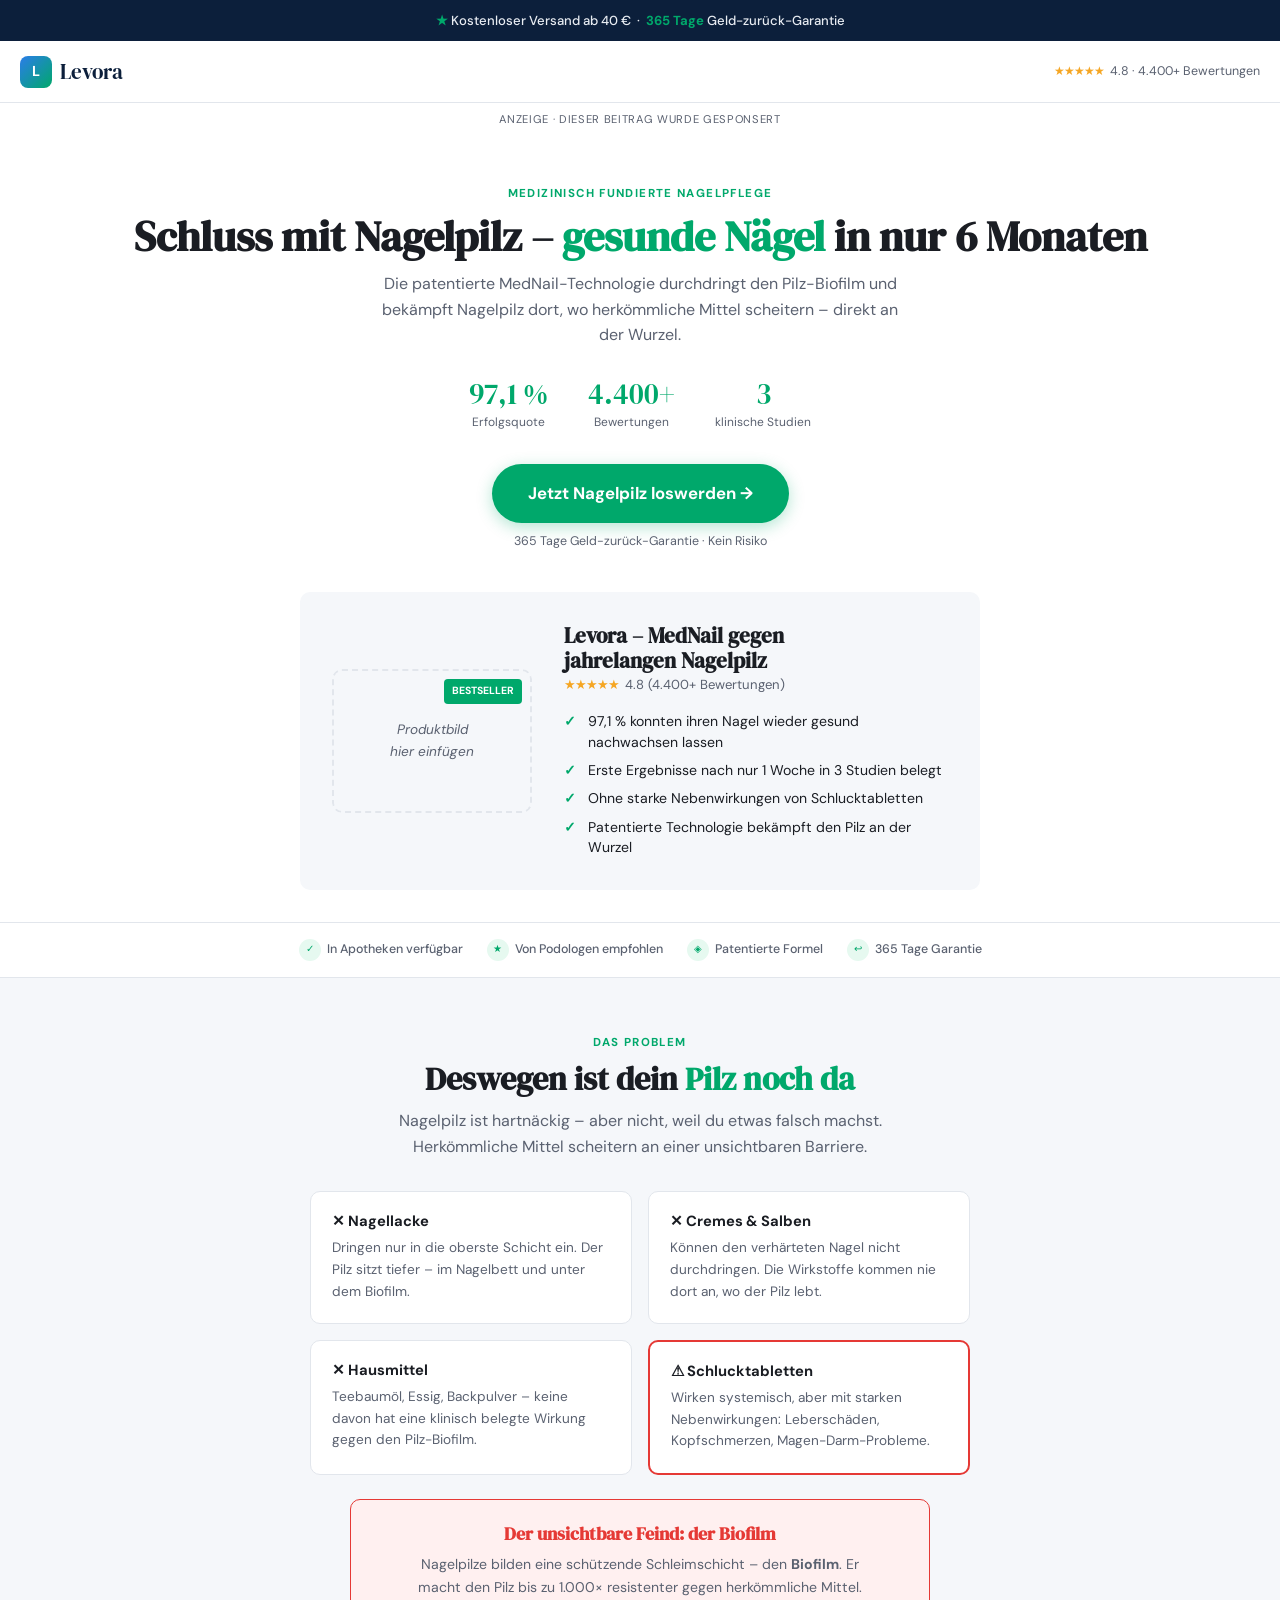
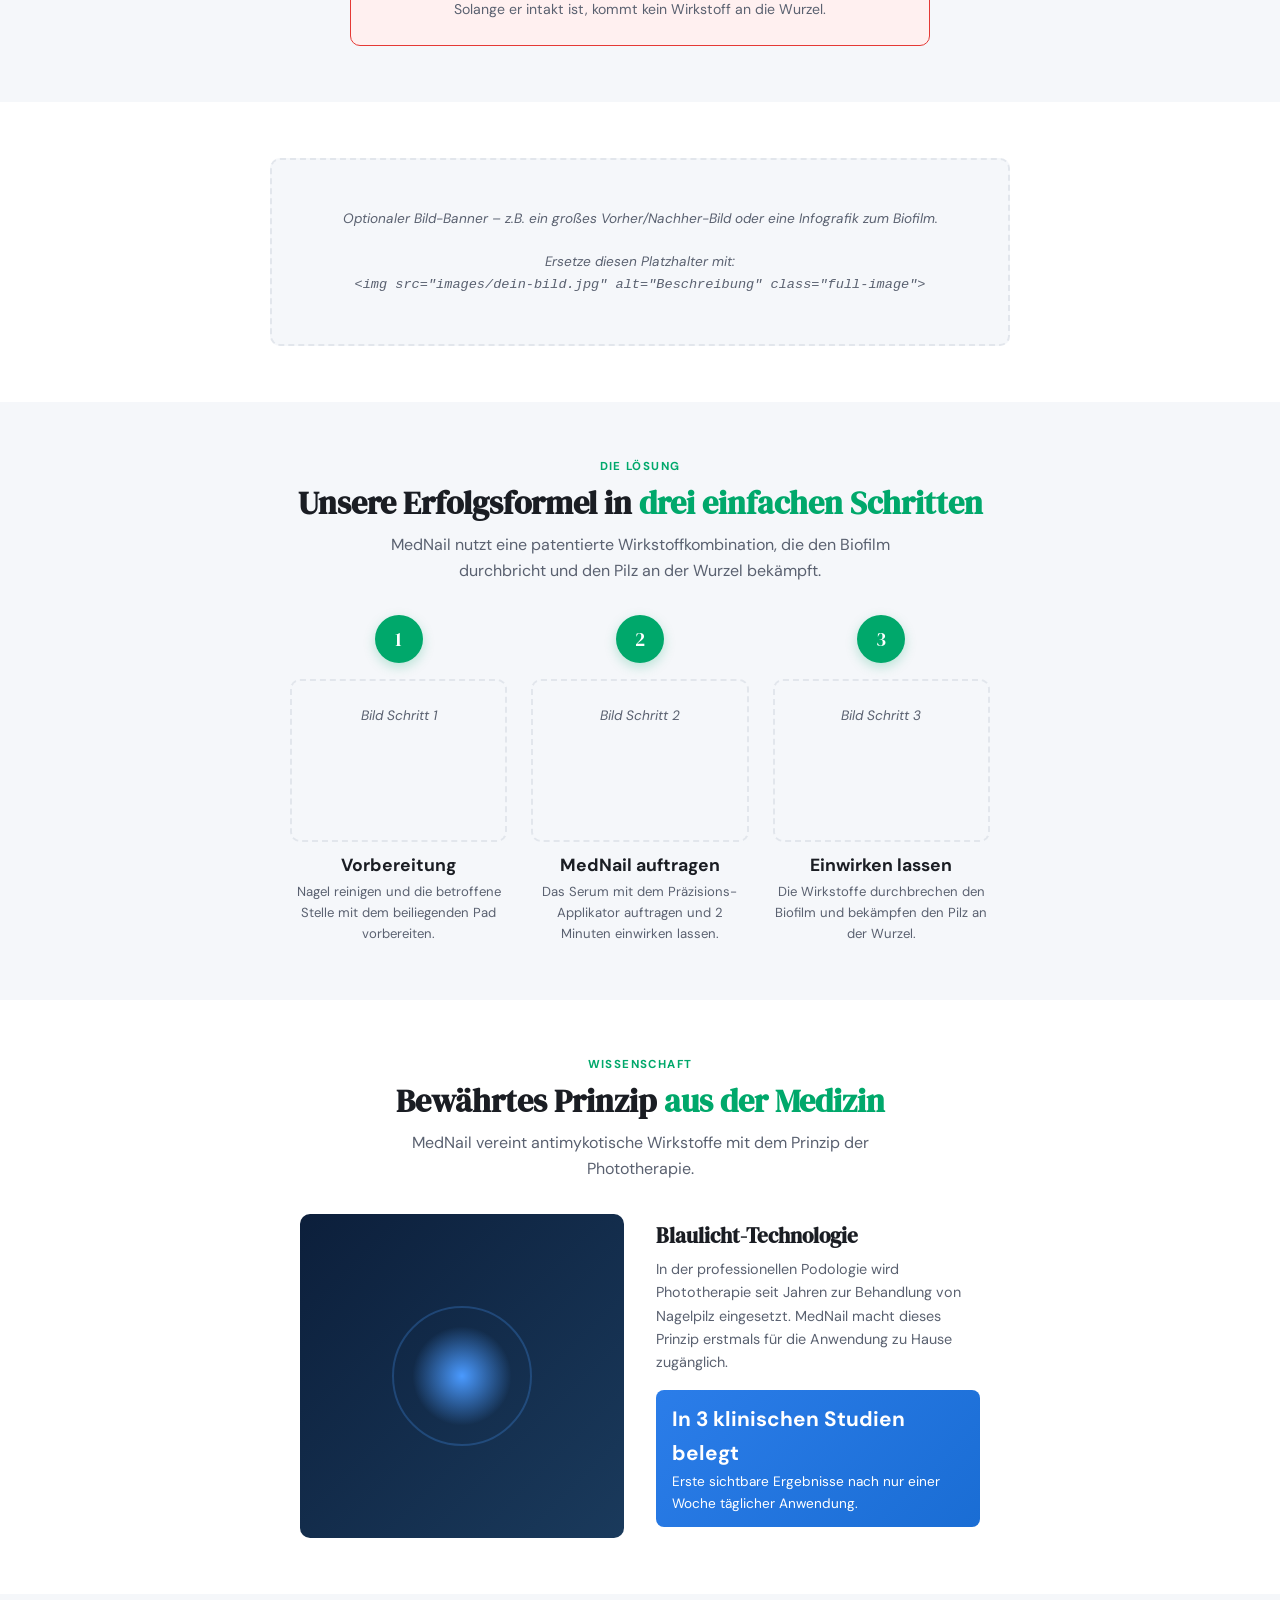
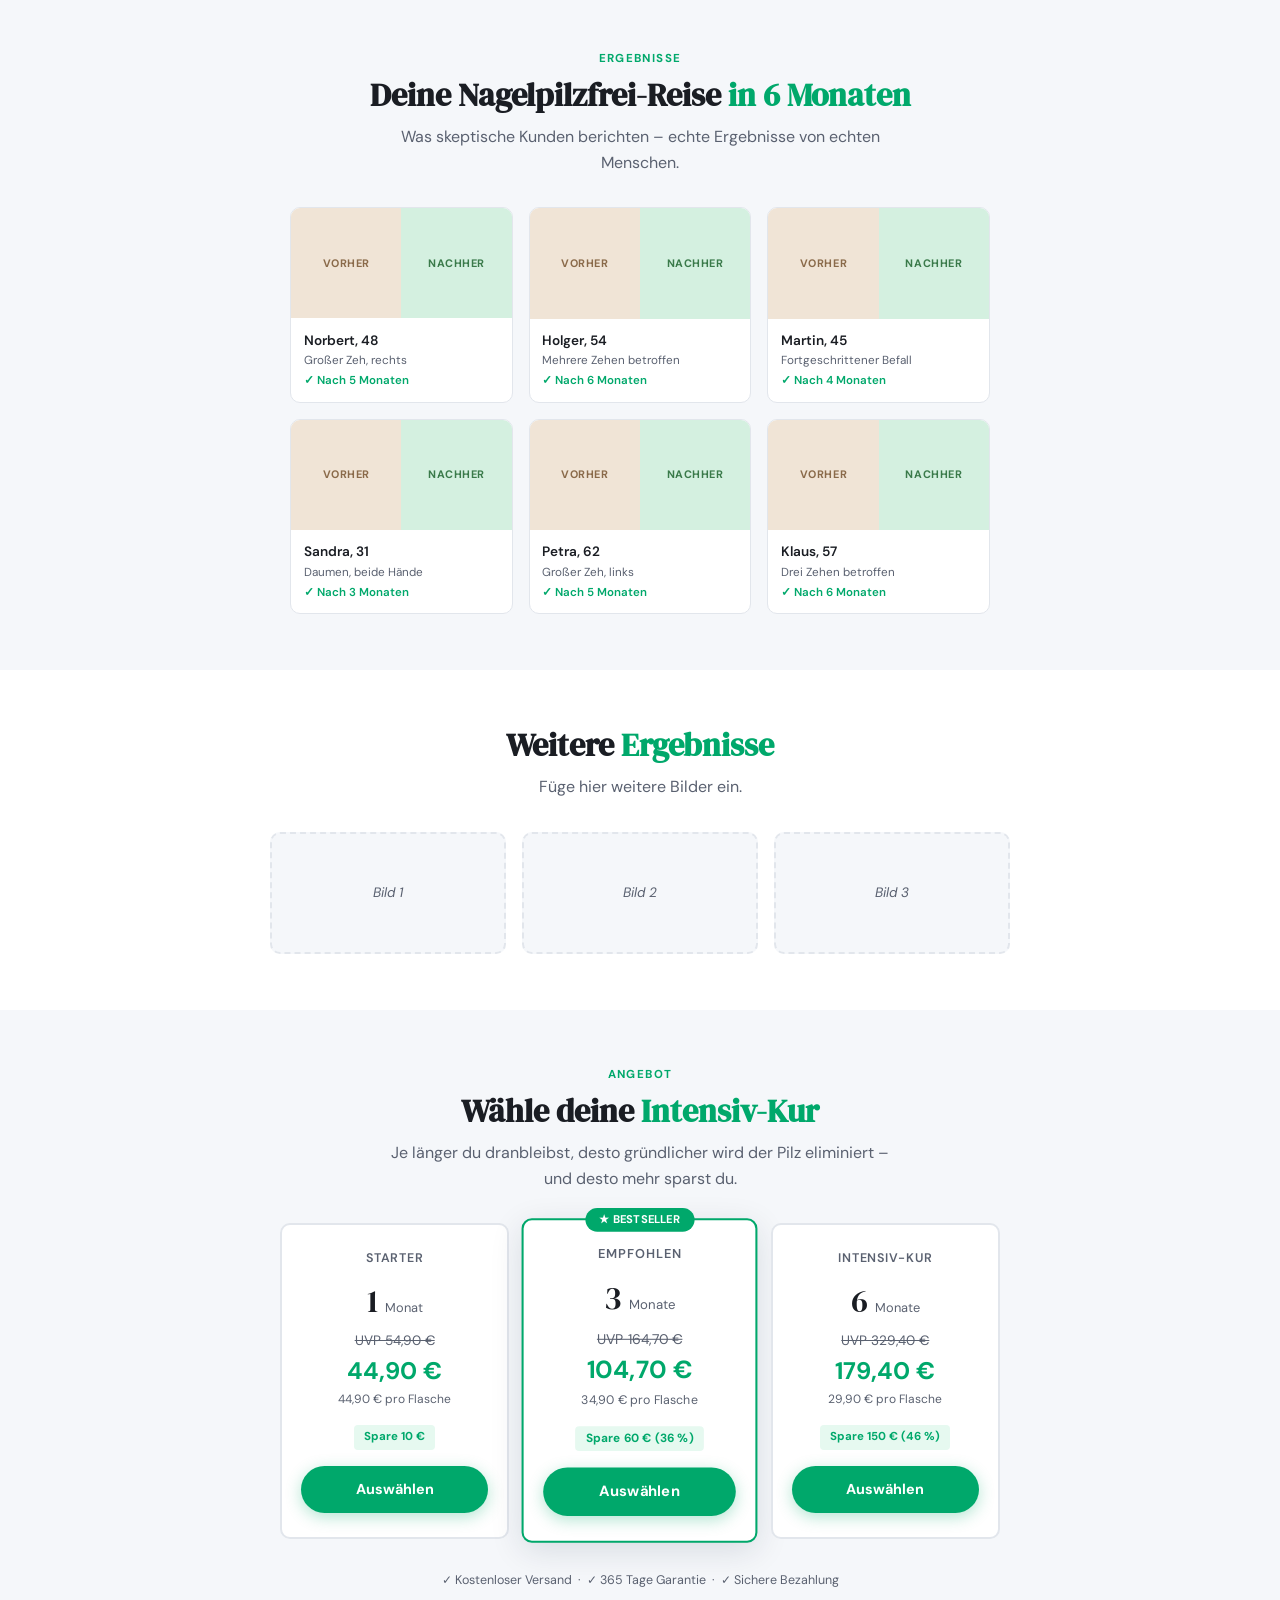
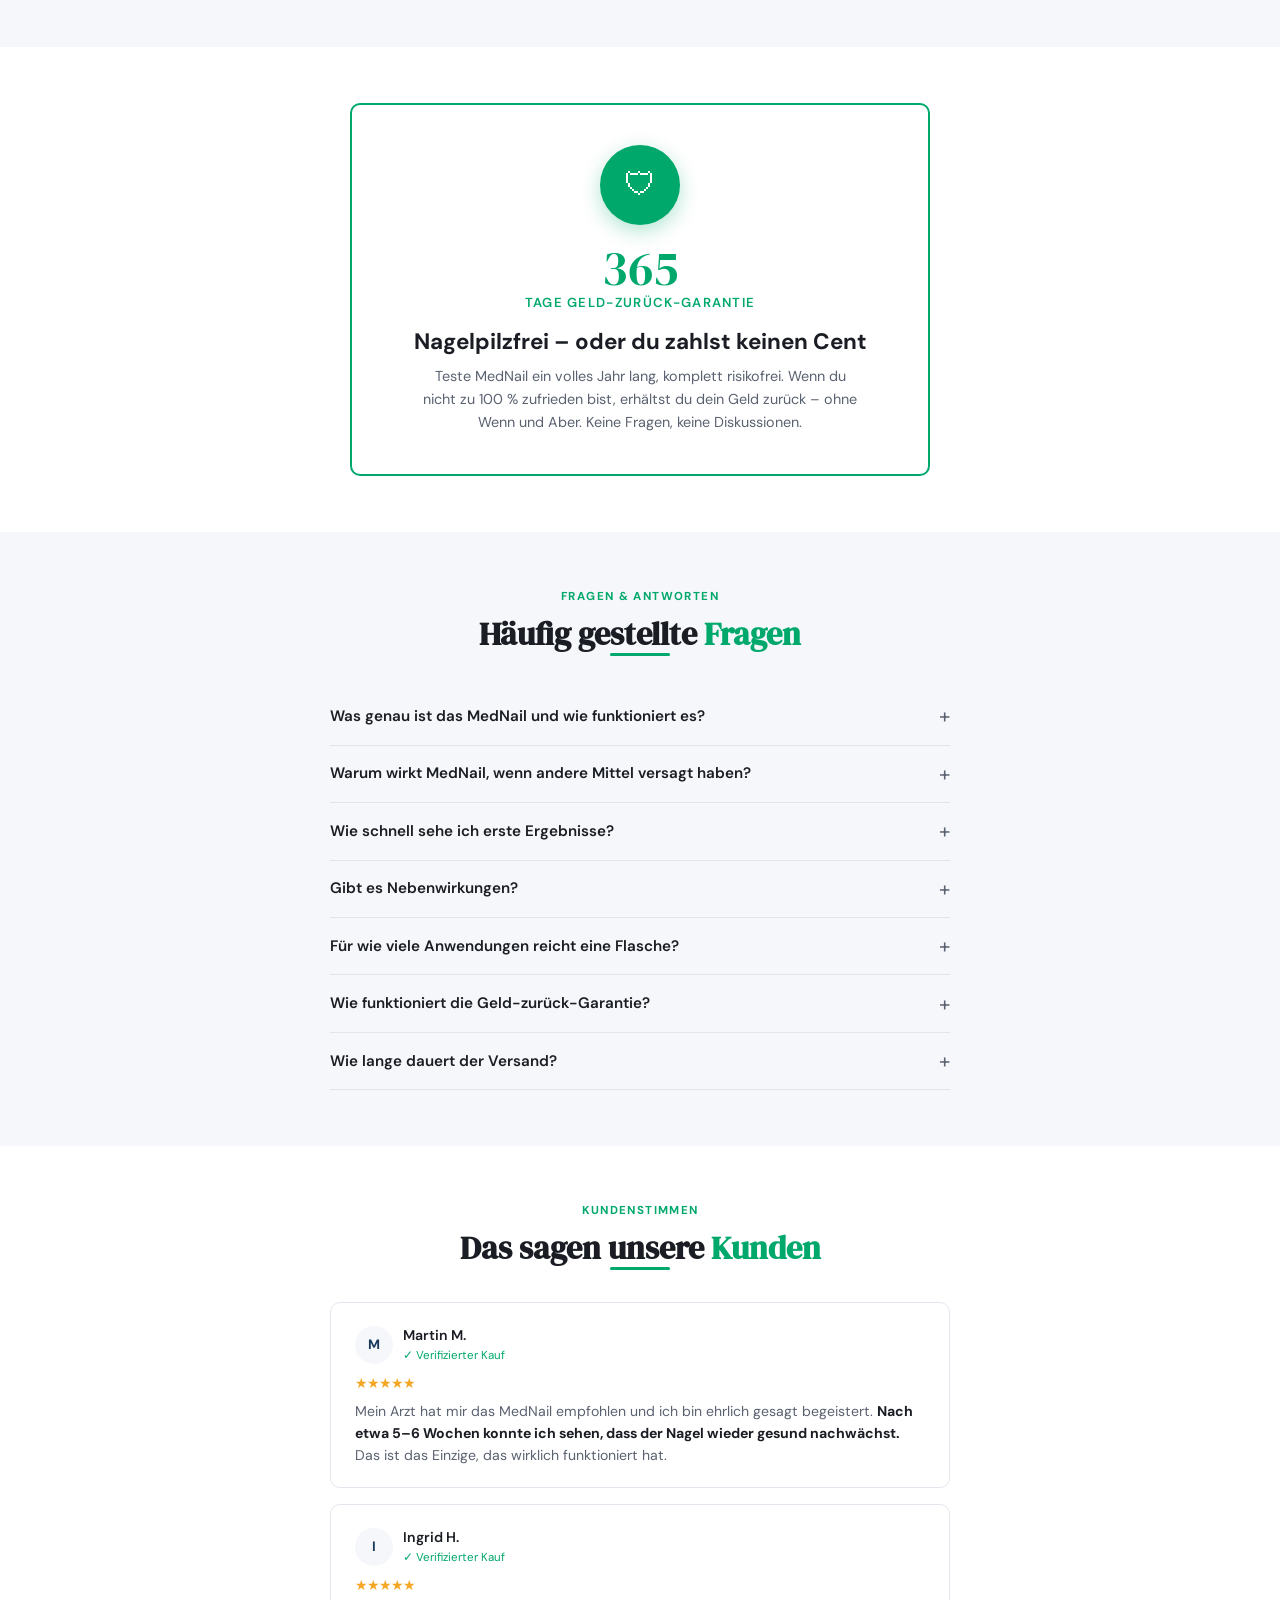
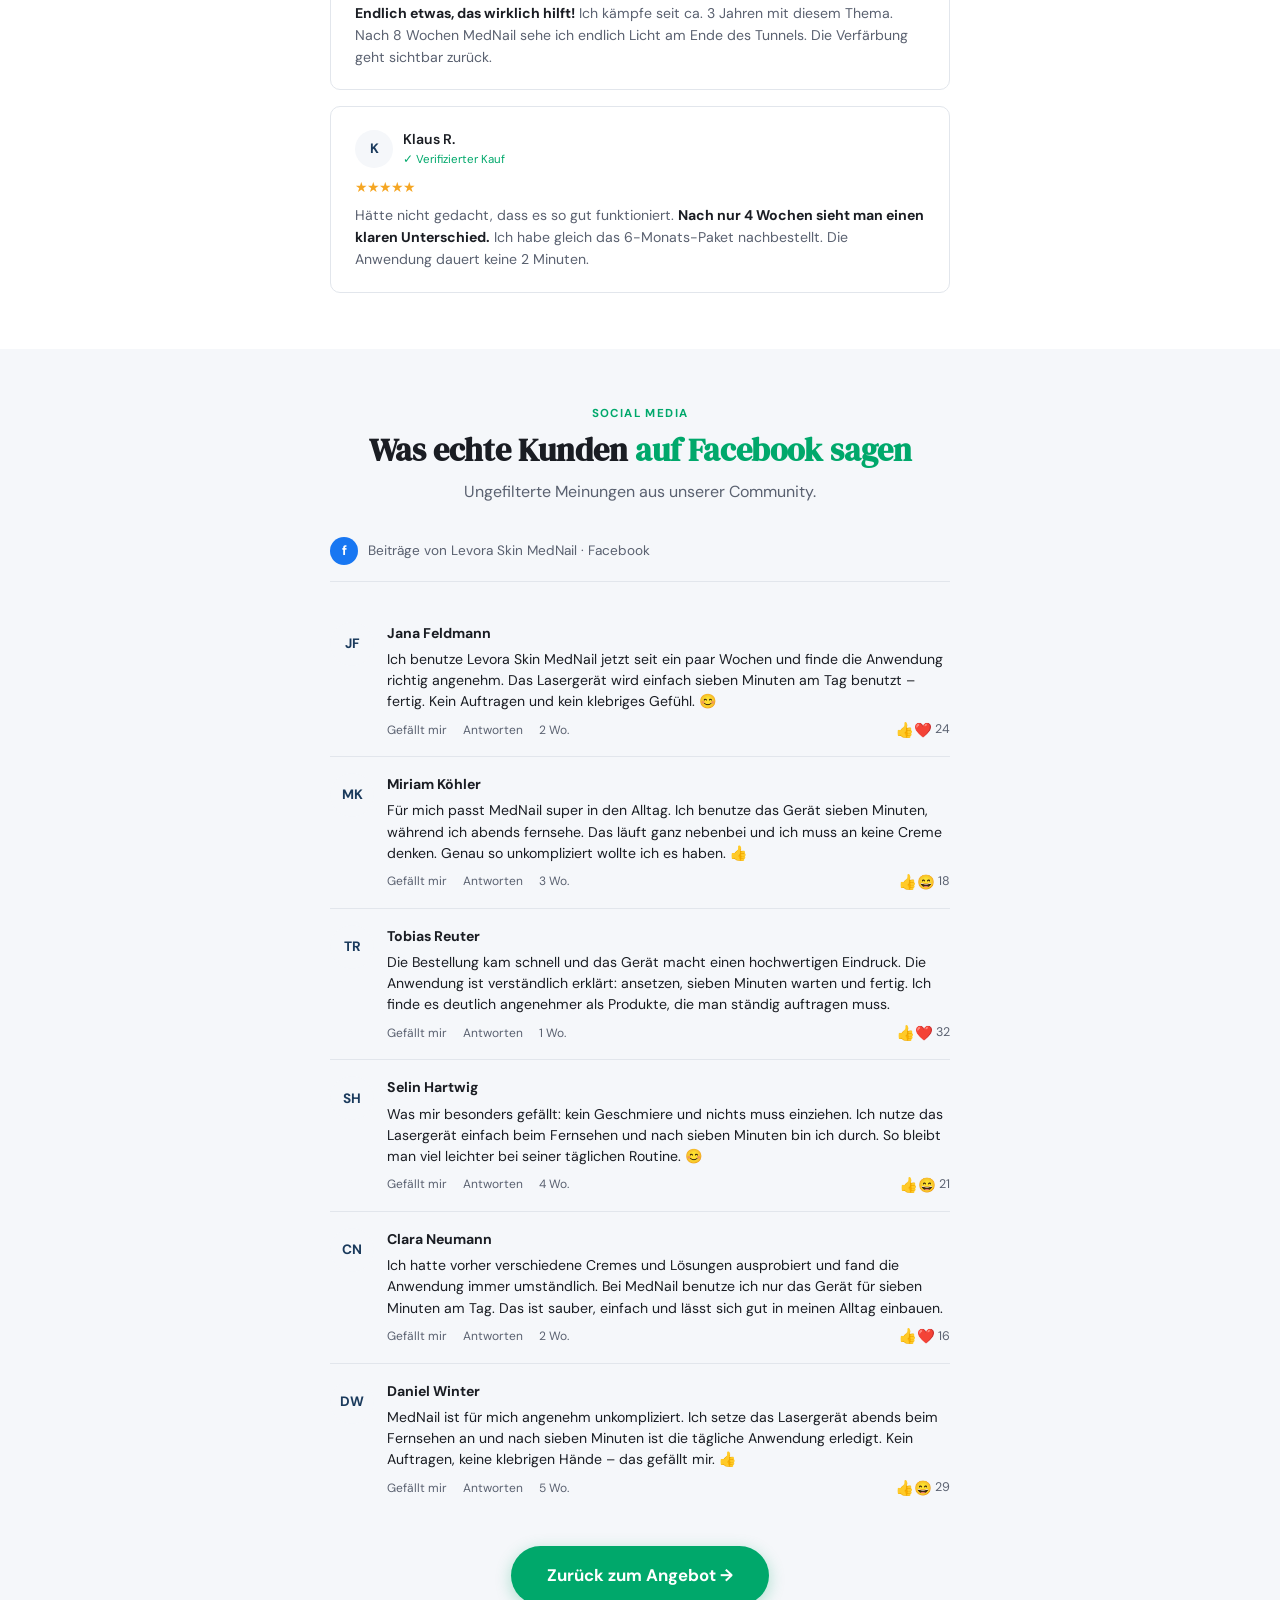
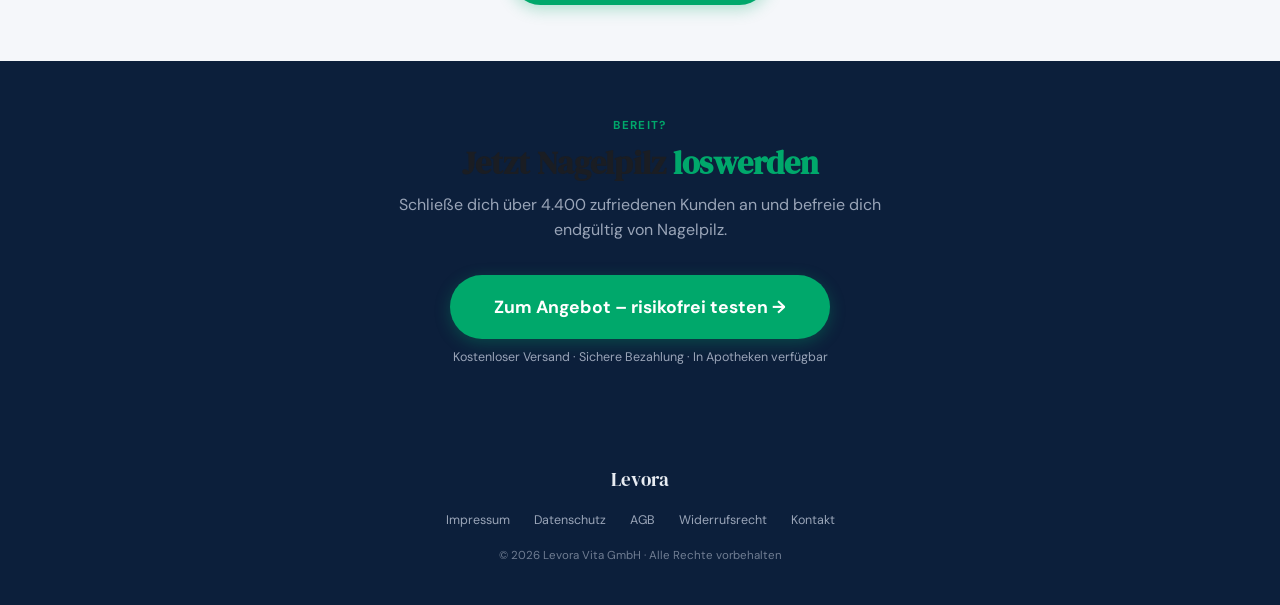
==== commit cc9e5ff7: "feat: Social-Media-Testimonials Section mit 6 Facebook-Kommentaren Neue Section im Facebook-Stil mit" ====
--- a/landing-page/index.html
+++ b/landing-page/index.html
@@ -647,6 +647,175 @@
 
 
 <!-- ══════════════════════════════════════════════════════════════════════
+     SECTION: Social Media Kommentare
+     Facebook-Stil Testimonials.
+     → Kommentar hinzufügen: Kopiere einen social-comment Block
+     → Profilbild einfügen: Ersetze <div class="initials">X</div> mit <img src="images/profil.jpg" alt="Name">
+     ══════════════════════════════════════════════════════════════════════ -->
+<section class="section alt">
+  <div class="wrap">
+    <div class="text-center">
+      <div class="eyebrow">Social Media</div>
+      <h2>Was echte Kunden <em class="accent">auf Facebook sagen</em></h2>
+      <p class="subtitle">Ungefilterte Meinungen aus unserer Community.</p>
+    </div>
+
+    <!-- Facebook-Header -->
+    <div class="social-header">
+      <div class="fb-icon">f</div>
+      <span>Beiträge von Levora Skin MedNail · Facebook</span>
+    </div>
+
+    <div class="social-comments">
+
+      <!-- Kommentar 1: Jana Feldmann -->
+      <div class="social-comment">
+        <div class="social-avatar">
+          <!-- Profilbild: Ersetze mit <img src="images/jana.jpg" alt="Jana Feldmann"> -->
+          <div class="initials">JF</div>
+        </div>
+        <div class="social-body">
+          <div class="social-name">Jana Feldmann</div>
+          <p class="social-text">Ich benutze Levora Skin MedNail jetzt seit ein paar Wochen und finde die Anwendung richtig angenehm. Das Lasergerät wird einfach sieben Minuten am Tag benutzt – fertig. Kein Auftragen und kein klebriges Gefühl. 😊</p>
+          <div class="social-meta">
+            <span>Gefällt mir</span>
+            <span>Antworten</span>
+            <span>2 Wo.</span>
+            <div class="social-reactions">
+              <span class="emoji">👍❤️</span> 24
+            </div>
+          </div>
+        </div>
+      </div>
+
+      <!-- Kommentar 2: Miriam Köhler -->
+      <div class="social-comment">
+        <div class="social-avatar">
+          <div class="initials">MK</div>
+        </div>
+        <div class="social-body">
+          <div class="social-name">Miriam Köhler</div>
+          <p class="social-text">Für mich passt MedNail super in den Alltag. Ich benutze das Gerät sieben Minuten, während ich abends fernsehe. Das läuft ganz nebenbei und ich muss an keine Creme denken. Genau so unkompliziert wollte ich es haben. 👍</p>
+          <div class="social-meta">
+            <span>Gefällt mir</span>
+            <span>Antworten</span>
+            <span>3 Wo.</span>
+            <div class="social-reactions">
+              <span class="emoji">👍😄</span> 18
+            </div>
+          </div>
+        </div>
+      </div>
+
+      <!-- Kommentar 3: Tobias Reuter -->
+      <div class="social-comment">
+        <div class="social-avatar">
+          <div class="initials">TR</div>
+        </div>
+        <div class="social-body">
+          <div class="social-name">Tobias Reuter</div>
+          <p class="social-text">Die Bestellung kam schnell und das Gerät macht einen hochwertigen Eindruck. Die Anwendung ist verständlich erklärt: ansetzen, sieben Minuten warten und fertig. Ich finde es deutlich angenehmer als Produkte, die man ständig auftragen muss.</p>
+          <div class="social-meta">
+            <span>Gefällt mir</span>
+            <span>Antworten</span>
+            <span>1 Wo.</span>
+            <div class="social-reactions">
+              <span class="emoji">👍❤️</span> 32
+            </div>
+          </div>
+        </div>
+      </div>
+
+      <!-- Kommentar 4: Selin Hartwig -->
+      <div class="social-comment">
+        <div class="social-avatar">
+          <div class="initials">SH</div>
+        </div>
+        <div class="social-body">
+          <div class="social-name">Selin Hartwig</div>
+          <p class="social-text">Was mir besonders gefällt: kein Geschmiere und nichts muss einziehen. Ich nutze das Lasergerät einfach beim Fernsehen und nach sieben Minuten bin ich durch. So bleibt man viel leichter bei seiner täglichen Routine. 😊</p>
+          <div class="social-meta">
+            <span>Gefällt mir</span>
+            <span>Antworten</span>
+            <span>4 Wo.</span>
+            <div class="social-reactions">
+              <span class="emoji">👍😄</span> 21
+            </div>
+          </div>
+        </div>
+      </div>
+
+      <!-- Kommentar 5: Clara Neumann -->
+      <div class="social-comment">
+        <div class="social-avatar">
+          <div class="initials">CN</div>
+        </div>
+        <div class="social-body">
+          <div class="social-name">Clara Neumann</div>
+          <p class="social-text">Ich hatte vorher verschiedene Cremes und Lösungen ausprobiert und fand die Anwendung immer umständlich. Bei MedNail benutze ich nur das Gerät für sieben Minuten am Tag. Das ist sauber, einfach und lässt sich gut in meinen Alltag einbauen.</p>
+          <div class="social-meta">
+            <span>Gefällt mir</span>
+            <span>Antworten</span>
+            <span>2 Wo.</span>
+            <div class="social-reactions">
+              <span class="emoji">👍❤️</span> 16
+            </div>
+          </div>
+        </div>
+      </div>
+
+      <!-- Kommentar 6: Daniel Winter -->
+      <div class="social-comment">
+        <div class="social-avatar">
+          <div class="initials">DW</div>
+        </div>
+        <div class="social-body">
+          <div class="social-name">Daniel Winter</div>
+          <p class="social-text">MedNail ist für mich angenehm unkompliziert. Ich setze das Lasergerät abends beim Fernsehen an und nach sieben Minuten ist die tägliche Anwendung erledigt. Kein Auftragen, keine klebrigen Hände – das gefällt mir. 👍</p>
+          <div class="social-meta">
+            <span>Gefällt mir</span>
+            <span>Antworten</span>
+            <span>5 Wo.</span>
+            <div class="social-reactions">
+              <span class="emoji">👍😄</span> 29
+            </div>
+          </div>
+        </div>
+      </div>
+
+      <!--
+      NEUEN KOMMENTAR HINZUFÜGEN? Kopiere diesen Block:
+
+      <div class="social-comment">
+        <div class="social-avatar">
+          <div class="initials">XX</div>  ← Initialen oder <img src="images/profil.jpg" alt="Name">
+        </div>
+        <div class="social-body">
+          <div class="social-name">Vorname Nachname</div>
+          <p class="social-text">Kommentar-Text hier.</p>
+          <div class="social-meta">
+            <span>Gefällt mir</span>
+            <span>Antworten</span>
+            <span>X Wo.</span>
+            <div class="social-reactions">
+              <span class="emoji">👍❤️</span> XX
+            </div>
+          </div>
+        </div>
+      </div>
+      -->
+
+    </div>
+
+    <!-- CTA nach Social Proof -->
+    <div class="text-center" style="margin-top:2rem;">
+      <a href="#angebot" class="btn">Zurück zum Angebot →</a>
+    </div>
+  </div>
+</section>
+
+
+<!-- ══════════════════════════════════════════════════════════════════════
      SECTION: Finaler CTA
      Letzter Aufruf zum Kauf. Dunkler Hintergrund.
      ══════════════════════════════════════════════════════════════════════ -->
--- a/landing-page/style.css
+++ b/landing-page/style.css
@@ -932,3 +932,119 @@
 }
 
 .sticky-cta .btn { width: 100%; padding: 14px 20px; font-size: 0.95rem; }
+
+
+/* ── SOCIAL MEDIA KOMMENTARE (Facebook-Stil) ── */
+.social-comments {
+  max-width: 620px;
+  margin: 0 auto;
+  display: flex;
+  flex-direction: column;
+  gap: 0;
+}
+
+.social-comment {
+  padding: 1rem 0;
+  border-bottom: 1px solid var(--border);
+  display: grid;
+  grid-template-columns: 44px 1fr;
+  gap: 0.8rem;
+}
+
+.social-comment:last-child { border-bottom: none; }
+
+.social-avatar {
+  width: 44px;
+  height: 44px;
+  border-radius: 50%;
+  background: var(--bg-alt);
+  overflow: hidden;
+  flex-shrink: 0;
+}
+
+/* Wenn du echte Profilbilder einfügst: */
+.social-avatar img {
+  width: 100%;
+  height: 100%;
+  object-fit: cover;
+}
+
+/* Platzhalter-Initialen */
+.social-avatar .initials {
+  width: 100%;
+  height: 100%;
+  display: flex;
+  align-items: center;
+  justify-content: center;
+  font-weight: 700;
+  font-size: 0.85rem;
+  color: var(--navy-mid);
+  background: var(--bg-alt);
+}
+
+.social-body {}
+
+.social-name {
+  font-weight: 700;
+  font-size: 0.88rem;
+  color: var(--text);
+}
+
+.social-text {
+  font-size: 0.88rem;
+  color: var(--text);
+  line-height: 1.5;
+  margin: 0.3rem 0 0.5rem;
+}
+
+.social-meta {
+  display: flex;
+  align-items: center;
+  gap: 1rem;
+  font-size: 0.75rem;
+  color: var(--text-light);
+}
+
+.social-reactions {
+  display: flex;
+  align-items: center;
+  gap: 3px;
+  margin-left: auto;
+  font-size: 0.78rem;
+  color: var(--text-light);
+}
+
+.social-reactions .emoji {
+  font-size: 0.9rem;
+  line-height: 1;
+}
+
+/* Facebook-Header über den Kommentaren */
+.social-header {
+  display: flex;
+  align-items: center;
+  gap: 0.6rem;
+  max-width: 620px;
+  margin: 0 auto 1.5rem;
+  padding-bottom: 1rem;
+  border-bottom: 1px solid var(--border);
+}
+
+.fb-icon {
+  width: 28px;
+  height: 28px;
+  background: #1877F2;
+  border-radius: 50%;
+  display: flex;
+  align-items: center;
+  justify-content: center;
+  color: #fff;
+  font-weight: 700;
+  font-size: 0.85rem;
+  flex-shrink: 0;
+}
+
+.social-header span {
+  font-size: 0.85rem;
+  color: var(--text-light);
+}
